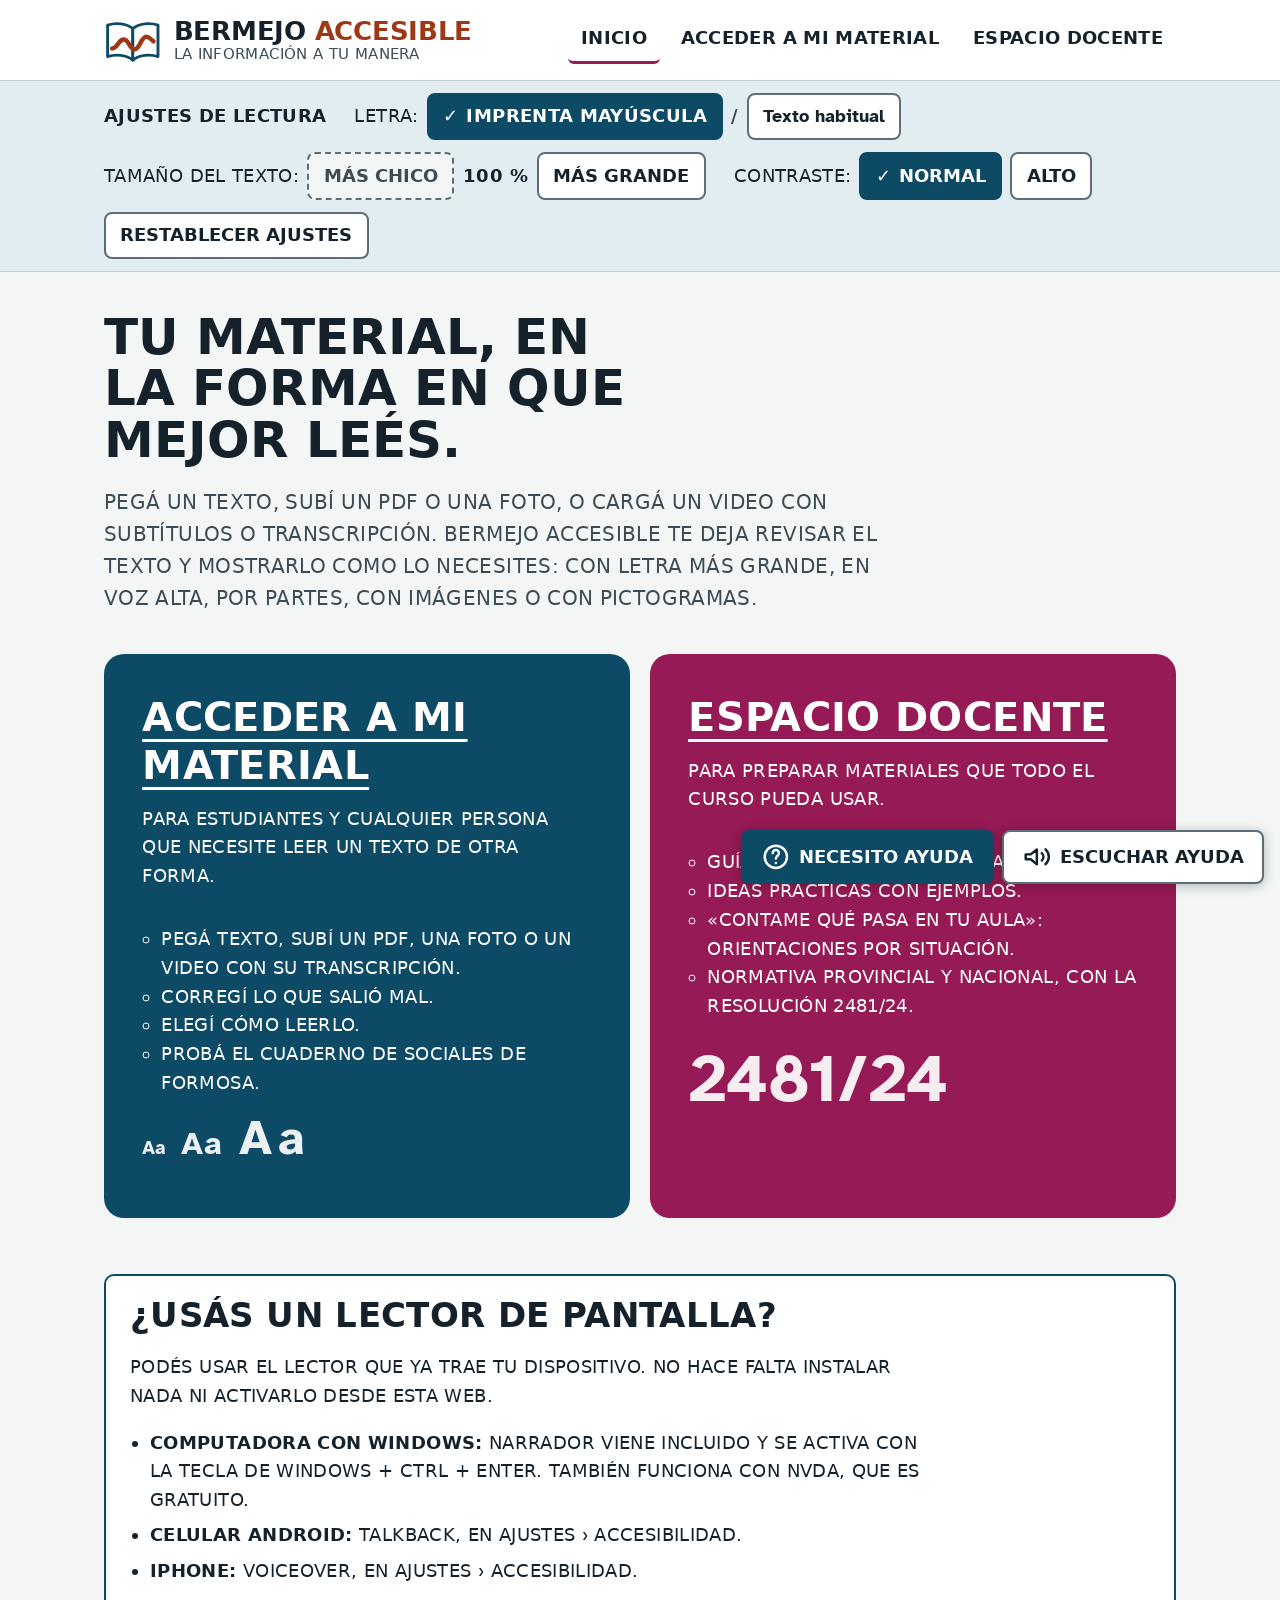
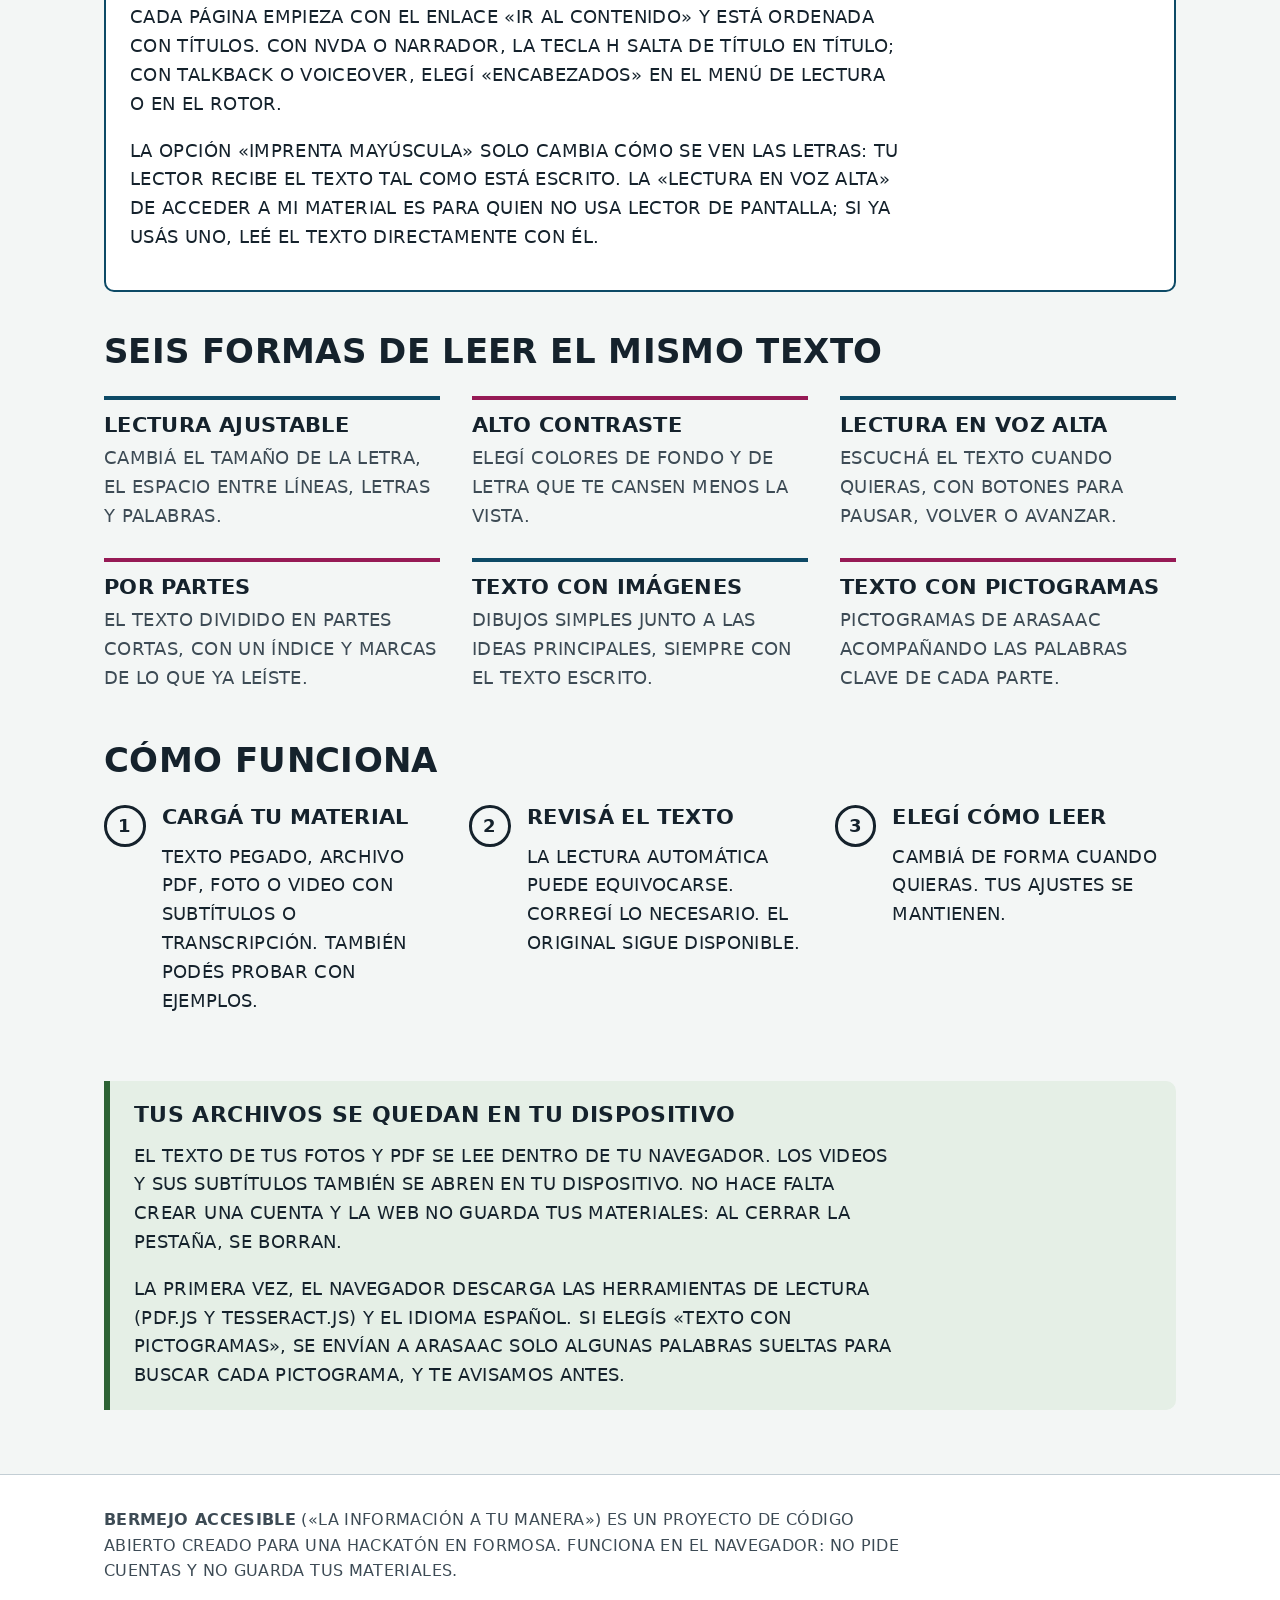
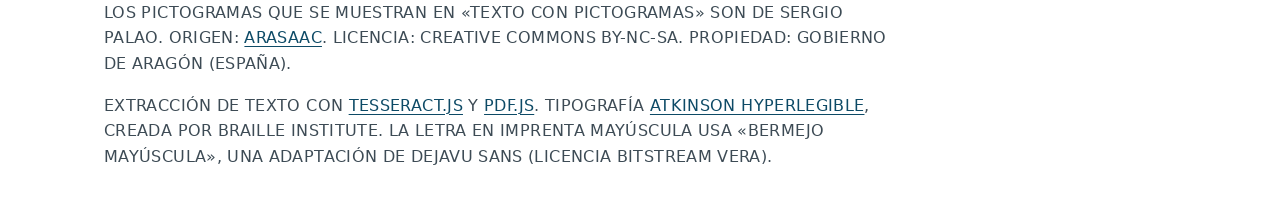
==== index.html @ bf89c054 "Add files via upload" ====
<!doctype html>
<html lang="es-AR">
<head>
  <meta charset="utf-8">
  <meta name="viewport" content="width=device-width, initial-scale=1">
  <title>Bermejo Accesible: la información a tu manera</title>
  <meta name="description" content="Convertí tu material en un texto accesible: letra ajustable, alto contraste, lectura en voz alta, partes, imágenes y pictogramas. Con un espacio para docentes.">
  <link rel="preconnect" href="https://fonts.googleapis.com">
  <link rel="preconnect" href="https://fonts.gstatic.com" crossorigin>
  <link rel="stylesheet" href="https://fonts.googleapis.com/css2?family=Atkinson+Hyperlegible:ital,wght@0,400;0,700;1,400&amp;display=swap">
  <link rel="icon" href="icono.svg" type="image/svg+xml">
  <link rel="stylesheet" href="css/estilos.css">
  <script src="js/preferencias.js"></script>
  <script src="js/asistente-global.js" defer></script>
</head>
<body>
  <a class="saltar" href="#contenido">Ir al contenido</a>
  <header class="cabecera">
    <div class="contenedor cabecera__fila">
      <a class="marca" href="index.html">
        <svg class="marca__logo" viewBox="0 0 64 52" width="64" height="52" aria-hidden="true" focusable="false">
          <path class="logo__pagina" d="M32 13 C25 7 13 6 4 9 V44 C13 41 25 42 32 48 Z"/>
          <path class="logo__pagina" d="M32 13 C39 7 51 6 60 9 V44 C51 41 39 42 32 48 Z"/>
          <path class="logo__rio" d="M9 35 C15 35 16 25 22 25 C28 25 28 36 34 36 C40 36 41 22 47 22 C51 22 53 26 55 27"/>
        </svg>
        <span class="marca__textos">
          <span class="marca__nombre">Bermejo <span class="marca__acento">Accesible</span></span>
          <span class="marca__lema">La información a tu manera</span>
        </span>
      </a>
      <nav class="nav-principal" aria-label="Principal">
        <ul>
          <li><a href="index.html" aria-current="page">Inicio</a></li>
          <li><a href="material.html">Acceder a mi material</a></li>
          <li><a href="docente.html">Espacio docente</a></li>
        </ul>
      </nav>
    </div>
    <div class="ajustes" role="region" aria-labelledby="ajustes-titulo">
      <div class="contenedor ajustes__fila">
        <p class="ajustes__titulo" id="ajustes-titulo">Ajustes de lectura</p>
        <div class="ajustes__grupo" role="group" aria-labelledby="letra-etiqueta">
          <span class="ajustes__etiqueta" id="letra-etiqueta">Letra:</span>
          <button type="button" class="boton boton--letra-mayuscula" data-letra-opcion="mayuscula" aria-pressed="true">Imprenta mayúscula</button>
          <span class="ajustes__barra" aria-hidden="true">/</span>
          <button type="button" class="boton boton--letra-habitual" data-letra-opcion="habitual" aria-pressed="false">Texto habitual</button>
        </div>
        <div class="ajustes__grupo" role="group" aria-labelledby="tam-etiqueta">
          <span class="ajustes__etiqueta" id="tam-etiqueta">Tamaño del texto:</span>
          <button type="button" class="boton" data-ajuste="achicar">Más chico</button>
          <span class="ajustes__valor" id="tam-valor">100 %</span>
          <button type="button" class="boton" data-ajuste="agrandar">Más grande</button>
        </div>
        <div class="ajustes__grupo" role="group" aria-labelledby="con-etiqueta">
          <span class="ajustes__etiqueta" id="con-etiqueta">Contraste:</span>
          <button type="button" class="boton" data-contraste-opcion="normal" aria-pressed="true">Normal</button>
          <button type="button" class="boton" data-contraste-opcion="alto" aria-pressed="false">Alto</button>
        </div>
        <button type="button" class="boton" data-ajuste="restablecer">Restablecer ajustes</button>
        <p class="visualmente-oculto" id="ajustes-anuncio" role="status" aria-live="polite"></p>
      </div>
    </div>
  </header>

  <main id="contenido" tabindex="-1" class="portada">
    <div class="contenedor">
      <h1>Tu material, en la forma en que mejor leés.</h1>
      <p class="intro">Pegá un texto, subí un PDF o una foto, o cargá un video con subtítulos o transcripción. Bermejo Accesible te deja revisar el texto y mostrarlo como lo necesites: con letra más grande, en voz alta, por partes, con imágenes o con pictogramas.</p>

      <ul class="caminos">
        <li>
          <section class="camino" aria-labelledby="camino-material">
            <h2 id="camino-material"><a href="material.html">Acceder a mi material</a></h2>
            <p>Para estudiantes y cualquier persona que necesite leer un texto de otra forma.</p>
            <ul>
              <li>Pegá texto, subí un PDF, una foto o un video con su transcripción.</li>
              <li>Corregí lo que salió mal.</li>
              <li>Elegí cómo leerlo.</li>
              <li>Probá el cuaderno de Sociales de Formosa.</li>
            </ul>
            <p class="camino__muestra" aria-hidden="true"><span>Aa</span><span>Aa</span><span>Aa</span></p>
          </section>
        </li>
        <li>
          <section class="camino camino--docente" aria-labelledby="camino-docente">
            <h2 id="camino-docente"><a href="docente.html">Espacio docente</a></h2>
            <p>Para preparar materiales que todo el curso pueda usar.</p>
            <ul>
              <li>Guía para detectar barreras.</li>
              <li>Ideas prácticas con ejemplos.</li>
              <li>«Contame qué pasa en tu aula»: orientaciones por situación.</li>
              <li>Normativa provincial y nacional, con la Resolución 2481/24.</li>
            </ul>
            <p class="camino__muestra camino__muestra--numero" aria-hidden="true">2481/24</p>
          </section>
        </li>
      </ul>


      <section class="lector-ayuda" aria-labelledby="lector-titulo">
        <h2 id="lector-titulo">¿Usás un lector de pantalla?</h2>
        <p>Podés usar el lector que ya trae tu dispositivo. No hace falta instalar nada ni activarlo desde esta web.</p>
        <ul>
          <li><strong>Computadora con Windows:</strong> Narrador viene incluido y se activa con la tecla de Windows + Ctrl + Enter. También funciona con NVDA, que es gratuito.</li>
          <li><strong>Celular Android:</strong> TalkBack, en Ajustes › Accesibilidad.</li>
          <li><strong>iPhone:</strong> VoiceOver, en Ajustes › Accesibilidad.</li>
        </ul>
        <p>Cada página empieza con el enlace «Ir al contenido» y está ordenada con títulos. Con NVDA o Narrador, la tecla H salta de título en título; con TalkBack o VoiceOver, elegí «Encabezados» en el menú de lectura o en el rotor.</p>
        <p>La opción «Imprenta mayúscula» solo cambia cómo se ven las letras: tu lector recibe el texto tal como está escrito. La «Lectura en voz alta» de Acceder a mi material es para quien no usa lector de pantalla; si ya usás uno, leé el texto directamente con él.</p>
      </section>

      <section aria-labelledby="formas-titulo">
        <h2 id="formas-titulo">Seis formas de leer el mismo texto</h2>
        <ul class="formas">
          <li><h3>Lectura ajustable</h3><p>Cambiá el tamaño de la letra, el espacio entre líneas, letras y palabras.</p></li>
          <li><h3>Alto contraste</h3><p>Elegí colores de fondo y de letra que te cansen menos la vista.</p></li>
          <li><h3>Lectura en voz alta</h3><p>Escuchá el texto cuando quieras, con botones para pausar, volver o avanzar.</p></li>
          <li><h3>Por partes</h3><p>El texto dividido en partes cortas, con un índice y marcas de lo que ya leíste.</p></li>
          <li><h3>Texto con imágenes</h3><p>Dibujos simples junto a las ideas principales, siempre con el texto escrito.</p></li>
          <li><h3>Texto con pictogramas</h3><p>Pictogramas de ARASAAC acompañando las palabras clave de cada parte.</p></li>
        </ul>
      </section>

      <section aria-labelledby="como-titulo">
        <h2 id="como-titulo">Cómo funciona</h2>
        <ol class="pasos-lista">
          <li><h3>Cargá tu material</h3><p>Texto pegado, archivo PDF, foto o video con subtítulos o transcripción. También podés probar con ejemplos.</p></li>
          <li><h3>Revisá el texto</h3><p>La lectura automática puede equivocarse. Corregí lo necesario. El original sigue disponible.</p></li>
          <li><h3>Elegí cómo leer</h3><p>Cambiá de forma cuando quieras. Tus ajustes se mantienen.</p></li>
        </ol>
      </section>

      <section class="nota-privacidad" aria-labelledby="privacidad-titulo">
        <h2 id="privacidad-titulo">Tus archivos se quedan en tu dispositivo</h2>
        <p>El texto de tus fotos y PDF se lee dentro de tu navegador. Los videos y sus subtítulos también se abren en tu dispositivo. No hace falta crear una cuenta y la web no guarda tus materiales: al cerrar la pestaña, se borran.</p>
        <p>La primera vez, el navegador descarga las herramientas de lectura (PDF.js y Tesseract.js) y el idioma español. Si elegís «Texto con pictogramas», se envían a ARASAAC solo algunas palabras sueltas para buscar cada pictograma, y te avisamos antes.</p>
      </section>
    </div>
  </main>
  <footer class="pie">
    <div class="contenedor">
      <p><strong>Bermejo Accesible</strong> («La información a tu manera») es un proyecto de código abierto creado para una hackatón en Formosa. Funciona en el navegador: no pide cuentas y no guarda tus materiales.</p>
      <p>Los pictogramas que se muestran en «Texto con pictogramas» son de Sergio Palao. Origen: <a href="https://arasaac.org">ARASAAC</a>. Licencia: Creative Commons BY-NC-SA. Propiedad: Gobierno de Aragón (España).</p>
      <p>Extracción de texto con <a href="https://tesseract.projectnaptha.com/">Tesseract.js</a> y <a href="https://mozilla.github.io/pdf.js/">PDF.js</a>. Tipografía <a href="https://www.brailleinstitute.org/freefont/">Atkinson Hyperlegible</a>, creada por Braille Institute. La letra en imprenta mayúscula usa «Bermejo Mayúscula», una adaptación de DejaVu Sans (licencia Bitstream Vera).</p>
    </div>
  </footer>

</body>
</html>
---- css/estilos.css ----
/* =========================================================
   Bermejo Accesible · Hoja de estilos
   Todo en rem para que el texto se pueda ampliar hasta 200 %
   sin perder contenido. Colores con contraste AA o superior.
   ========================================================= */

:root {
  --tinta: #15222c;
  --tinta-suave: #3d4b55;
  --papel: #f3f6f5;
  --superficie: #ffffff;
  --linea: #c3ced4;
  --borde: #5e6e78;          /* 5,2:1 sobre blanco: sirve para bordes de controles */

  --rio: #0d4a66;            /* azul del río Paraguay */
  --rio-claro: #e2edf2;
  --lapacho: #961a55;        /* rosa lapacho */
  --lapacho-claro: #f6e5ed;
  --banado: #2c6234;         /* verde del bañado */
  --banado-claro: #e5efe6;
  --sol: #ffd23f;

  --enlace: #0d4a66;
  --accion-fondo: #0d4a66;
  --accion-texto: #ffffff;
  --accion-hover: #093549;

  --error: #a4161a;
  --error-fondo: #fdecec;
  --aviso-fondo: #fff6d6;
  --aviso-borde: #8a6100;

  --foco: #15222c;
  --halo: #ffd23f;

  --puerta-1: #0d4a66;
  --puerta-2: #961a55;
  --puerta-texto: #ffffff;

  --fuente: "Atkinson Hyperlegible", system-ui, -apple-system, "Segoe UI", Roboto, Arial, sans-serif;
  --radio: 10px;
  --medida: 70ch;
}

html[data-contraste="alto"] {
  --tinta: #ffffff;
  --tinta-suave: #ffffff;
  --papel: #000000;
  --superficie: #000000;
  --linea: #ffffff;
  --borde: #ffffff;
  --rio: #ffe14d;
  --rio-claro: #000000;
  --lapacho: #ffe14d;
  --lapacho-claro: #000000;
  --banado: #ffe14d;
  --banado-claro: #000000;
  --enlace: #ffe14d;
  --accion-fondo: #ffe14d;
  --accion-texto: #000000;
  --accion-hover: #ffffff;
  --error: #ff9c9c;
  --error-fondo: #000000;
  --aviso-fondo: #000000;
  --aviso-borde: #ffe14d;
  --foco: #ffe14d;
  --halo: #000000;
  --puerta-1: #000000;
  --puerta-2: #000000;
  --puerta-texto: #ffffff;
}

/* ---------- Base ---------- */
*,
*::before,
*::after { box-sizing: border-box; }

html {
  -webkit-text-size-adjust: 100%;
  text-size-adjust: 100%;
}

@media (prefers-reduced-motion: no-preference) {
  html { scroll-behavior: smooth; }
}

body {
  margin: 0;
  font-family: var(--fuente);
  font-size: 1.125rem;
  line-height: 1.6;
  color: var(--tinta);
  background: var(--papel);
  overflow-wrap: break-word;
}

img, svg { max-width: 100%; height: auto; }

h1, h2, h3, h4 {
  line-height: 1.2;
  margin: 0 0 0.6em;
  font-weight: 700;
}
h1 { font-size: clamp(2.1rem, 5.5vw, 3.4rem); letter-spacing: -0.015em; }
h2 { font-size: clamp(1.55rem, 3.2vw, 2.1rem); }
h3 { font-size: 1.3rem; }
h4 { font-size: 1.15rem; }

p, li { max-width: var(--medida); }
p { margin: 0 0 1em; }

a { color: var(--enlace); text-decoration-thickness: 0.08em; text-underline-offset: 0.18em; }
a:hover { text-decoration-thickness: 0.16em; }

/* Foco visible y consistente en toda la web */
:focus-visible {
  outline: 3px solid var(--foco);
  outline-offset: 3px;
  box-shadow: 0 0 0 7px var(--halo);
  border-radius: 4px;
}
[tabindex="-1"]:focus { outline: none; box-shadow: none; }
[tabindex="-1"]:focus-visible { outline: 3px dashed var(--foco); outline-offset: 6px; box-shadow: none; }

.visualmente-oculto {
  position: absolute !important;
  width: 1px; height: 1px;
  padding: 0; margin: -1px;
  overflow: hidden;
  clip: rect(0 0 0 0);
  white-space: nowrap;
  border: 0;
}

.contenedor {
  width: 100%;
  max-width: 72rem;
  margin-inline: auto;
  padding-inline: clamp(1rem, 4vw, 2.5rem);
}

/* ---------- Enlace para saltar ---------- */
.saltar {
  position: absolute;
  left: 1rem;
  top: 0.5rem;
  z-index: 100;
  padding: 0.8rem 1.2rem;
  background: #ffd23f;
  color: #000000;
  font-weight: 700;
  border: 3px solid #000000;
  border-radius: 8px;
  transform: translateY(-200%);
}
.saltar:focus { transform: none; }

/* ---------- Botones ---------- */
.boton,
button {
  font: inherit;
}
.boton {
  display: inline-flex;
  align-items: center;
  justify-content: center;
  gap: 0.5rem;
  min-height: 3rem;
  min-width: 3rem;
  padding: 0.65rem 1.15rem;
  border: 2px solid var(--borde);
  border-radius: 8px;
  background: var(--superficie);
  color: var(--tinta);
  font-weight: 700;
  line-height: 1.25;
  text-decoration: none;
  cursor: pointer;
  text-align: center;
}
.boton:hover { border-color: var(--tinta); background: var(--rio-claro); }
.boton--principal {
  background: var(--accion-fondo);
  border-color: var(--accion-fondo);
  color: var(--accion-texto);
}
.boton--principal:hover { background: var(--accion-hover); border-color: var(--accion-hover); color: var(--accion-texto); }
.boton[disabled],
.boton[aria-disabled="true"] {
  opacity: 1;
  cursor: not-allowed;
  border-style: dashed;
  background: var(--papel);
  color: var(--tinta-suave);
}
.boton[aria-pressed="true"] {
  background: var(--accion-fondo);
  border-color: var(--accion-fondo);
  color: var(--accion-texto);
}
.boton[aria-pressed="true"]::before {
  content: "✓";
  content: "✓" / "";   /* decorativo: el estado lo anuncia aria-pressed */
  font-weight: 700;
}
.fila-botones {
  display: flex;
  flex-wrap: wrap;
  gap: 0.75rem;
  align-items: center;
  margin: 1rem 0;
}

/* ---------- Cabecera ---------- */
.cabecera {
  background: var(--superficie);
  border-bottom: 1px solid var(--linea);
}
.cabecera__fila {
  display: flex;
  flex-wrap: wrap;
  align-items: center;
  justify-content: space-between;
  gap: 0.75rem 2rem;
  padding-block: 1rem;
}
.marca {
  display: inline-flex;
  flex-direction: column;
  color: var(--tinta);
  text-decoration: none;
  line-height: 1.15;
}
.marca__nombre {
  font-size: 1.6rem;
  font-weight: 700;
  letter-spacing: -0.01em;
}
.marca__nombre .marca__acento { color: var(--bermejo); }
.marca__lema { font-size: 0.95rem; color: var(--tinta-suave); }

.nav-principal ul {
  display: flex;
  flex-wrap: wrap;
  gap: 0.25rem 0.5rem;
  margin: 0;
  padding: 0;
  list-style: none;
}
.nav-principal a {
  display: inline-flex;
  align-items: center;
  min-height: 3rem;
  padding: 0.4rem 0.8rem;
  color: var(--tinta);
  font-weight: 700;
  text-decoration: none;
  border-radius: 6px;
  border-bottom: 3px solid transparent;
}
.nav-principal a:hover { text-decoration: underline; }
.nav-principal a[aria-current="page"] {
  border-bottom-color: var(--lapacho);
  text-decoration: none;
}

/* Barra de ajustes: siempre visible, arriba de todo */
.ajustes {
  background: var(--rio-claro);
  border-top: 1px solid var(--linea);
}
html[data-contraste="alto"] .ajustes { border-top-color: #ffffff; border-bottom: 1px solid #ffffff; }
.ajustes__fila {
  display: flex;
  flex-wrap: wrap;
  align-items: center;
  gap: 0.75rem 1.75rem;
  padding-block: 0.75rem;
}
.ajustes__titulo {
  font-weight: 700;
  margin: 0;
}
.ajustes__grupo {
  display: flex;
  flex-wrap: wrap;
  align-items: center;
  gap: 0.5rem;
}
.ajustes__etiqueta { font-weight: 400; }
.ajustes__valor {
  min-width: 4.2rem;
  text-align: center;
  font-weight: 700;
}
.ajustes .boton { min-height: 2.9rem; padding-inline: 0.9rem; }

/* ---------- Contenido principal ---------- */
main { display: block; padding-block: 2.5rem 4rem; }
main:focus { outline: none; }

.intro {
  font-size: 1.25rem;
  color: var(--tinta-suave);
  max-width: 60ch;
}

/* Portada */
.portada h1 {
  font-size: clamp(2.4rem, 6.4vw, 4.4rem);
  line-height: 1.04;
  max-width: 16ch;
  margin-bottom: 0.4em;
}
.caminos {
  display: grid;
  grid-template-columns: repeat(auto-fit, minmax(min(100%, 21rem), 1fr));
  gap: 1.25rem;
  margin: 2.5rem 0 3.5rem;
  padding: 0;
  list-style: none;
}
.caminos > li { max-width: none; }
.camino {
  position: relative;
  display: flex;
  flex-direction: column;
  gap: 1rem;
  height: 100%;
  min-height: 17rem;
  padding: clamp(1.4rem, 3vw, 2.2rem);
  border-radius: 20px;
  color: var(--puerta-texto);
  background: var(--puerta-1);
  border: 3px solid transparent;
}
.camino--docente { background: var(--puerta-2); }
html[data-contraste="alto"] .camino { border-color: #ffe14d; }
.camino h2 { margin: 0; font-size: clamp(1.8rem, 3.6vw, 2.5rem); }
.camino h2 a {
  color: inherit;
  text-decoration: underline;
  text-decoration-thickness: 0.07em;
  text-underline-offset: 0.2em;
}
html[data-contraste="alto"] .camino h2 a { color: #ffe14d; }
.camino h2 a::after {
  content: "";
  position: absolute;
  inset: 0;
  border-radius: 20px;
}
.camino h2 a:focus-visible { box-shadow: none; outline: none; }
.camino:focus-within {
  outline: 4px solid var(--foco);
  outline-offset: 4px;
  box-shadow: 0 0 0 10px var(--halo);
}
.camino:hover h2 a { text-decoration-thickness: 0.14em; }
.camino p, .camino li { color: inherit; max-width: 46ch; }
.camino ul { margin: 0; padding-left: 1.2rem; }
.camino__muestra {
  margin-top: auto;
  display: flex;
  align-items: baseline;
  gap: 0.9rem;
  font-weight: 700;
  line-height: 1;
  opacity: 0.92;
}
.camino__muestra span:nth-child(1) { font-size: 1.2rem; }
.camino__muestra span:nth-child(2) { font-size: 2rem; letter-spacing: 0.06em; }
.camino__muestra span:nth-child(3) { font-size: 3rem; letter-spacing: 0.12em; }
.camino__muestra--numero { font-size: clamp(2.8rem, 7vw, 4.2rem); letter-spacing: -0.02em; }

.formas {
  display: grid;
  grid-template-columns: repeat(auto-fit, minmax(min(100%, 17rem), 1fr));
  gap: 1.75rem 2rem;
  margin: 1.5rem 0 3rem;
  padding: 0;
  list-style: none;
}
.formas li {
  border-top: 4px solid var(--rio);
  padding-top: 0.8rem;
}
.formas li:nth-child(even) { border-top-color: var(--lapacho); }
.formas h3 { margin-bottom: 0.3em; }
.formas p { margin: 0; color: var(--tinta-suave); }

.pasos-lista {
  counter-reset: paso;
  display: grid;
  grid-template-columns: repeat(auto-fit, minmax(min(100%, 17rem), 1fr));
  gap: 1.5rem;
  margin: 1.5rem 0 3rem;
  padding: 0;
  list-style: none;
}
.pasos-lista li {
  counter-increment: paso;
  position: relative;
  padding-left: 3.6rem;
}
.pasos-lista li::before {
  content: counter(paso);
  position: absolute;
  left: 0;
  top: 0;
  width: 2.6rem;
  height: 2.6rem;
  display: grid;
  place-items: center;
  border: 3px solid var(--tinta);
  border-radius: 50%;
  font-weight: 700;
}

.nota-privacidad {
  border-left: 6px solid var(--banado);
  background: var(--banado-claro);
  padding: 1.25rem 1.5rem;
  border-radius: 0 var(--radio) var(--radio) 0;
}
html[data-contraste="alto"] .nota-privacidad { border: 2px solid #ffffff; border-left-width: 6px; }
.nota-privacidad h2 { font-size: 1.4rem; }
.nota-privacidad p:last-child, .nota-privacidad ul:last-child { margin-bottom: 0; }

/* ---------- Pie ---------- */
.pie {
  border-top: 1px solid var(--linea);
  background: var(--superficie);
  padding-block: 2rem;
  font-size: 1rem;
  color: var(--tinta-suave);
}
.pie p { max-width: 80ch; }

/* ---------- Paneles y formularios ---------- */
.panel {
  background: var(--superficie);
  border: 1px solid var(--linea);
  border-radius: 14px;
  padding: clamp(1rem, 3vw, 1.75rem);
}
html[data-contraste="alto"] .panel { border: 2px solid #ffffff; }

.etiqueta {
  display: block;
  font-weight: 700;
  margin-bottom: 0.3rem;
}
.ayuda {
  color: var(--tinta-suave);
  font-size: 1rem;
  margin: 0 0 0.5rem;
}
textarea,
input[type="text"],
input[type="search"],
select {
  width: 100%;
  font: inherit;
  color: var(--tinta);
  background: var(--superficie);
  border: 2px solid var(--borde);
  border-radius: 8px;
  padding: 0.7rem 0.8rem;
  min-height: 3rem;
}
textarea { line-height: 1.55; resize: vertical; }
select { width: auto; max-width: 100%; }
input[type="file"] {
  display: block;
  width: 100%;
  font: inherit;
  padding: 0.6rem;
  border: 2px dashed var(--borde);
  border-radius: 8px;
  background: var(--papel);
  color: var(--tinta);
}
input[type="file"]::file-selector-button {
  font: inherit;
  font-weight: 700;
  min-height: 2.8rem;
  margin-right: 0.8rem;
  padding: 0.4rem 1rem;
  border: 2px solid var(--borde);
  border-radius: 6px;
  background: var(--superficie);
  color: var(--tinta);
  cursor: pointer;
}
input[type="file"] { display: block; width: 100%; max-width: 100%; white-space: normal; overflow-wrap: anywhere; }
input[type="file"]::file-selector-button {
  display: block;
  width: 100%;
  max-width: 100%;
  white-space: normal;
  margin: 0 0 0.4rem;
  min-height: 3rem;
  padding: 0.5rem 0.9rem;
  font: inherit;
  font-weight: 700;
  color: var(--tinta);
  background: var(--superficie);
  border: 2px solid var(--borde);
  border-radius: 8px;
  cursor: pointer;
}
html[data-letra="mayuscula"] input[type="file"]::file-selector-button { font-family: "Bermejo Mayuscula", var(--fuente); }
input[type="range"] { width: 100%; min-height: 2.75rem; accent-color: var(--rio); }
input[type="checkbox"],
input[type="radio"] {
  width: 1.4rem;
  height: 1.4rem;
  accent-color: var(--rio);
  flex: none;
  margin: 0.15rem 0 0;
}
[aria-invalid="true"] { border-color: var(--error) !important; border-width: 3px !important; }

.error-campo {
  color: var(--error);
  font-weight: 700;
  margin: 0.4rem 0;
}
.errores {
  border: 3px solid var(--error);
  border-left-width: 10px;
  background: var(--error-fondo);
  padding: 1rem 1.25rem;
  border-radius: var(--radio);
  margin: 0 0 2rem;
}
.errores h2 { font-size: 1.3rem; color: var(--error); }
.errores h2::before { content: "⚠ "; }
.errores a { font-weight: 700; color: var(--tinta); }

.aviso {
  border: 2px solid var(--aviso-borde);
  border-left-width: 8px;
  background: var(--aviso-fondo);
  padding: 0.9rem 1.1rem;
  border-radius: var(--radio);
  margin: 0 0 1.25rem;
}
.aviso p:last-child { margin-bottom: 0; }
.aviso strong { display: inline; }

fieldset {
  border: 0;
  padding: 0;
  margin: 0 0 1.25rem;
  min-width: 0;
}
legend {
  font-weight: 700;
  font-size: 1.15rem;
  padding: 0;
  margin-bottom: 0.6rem;
}

/* Indicador de pasos */
.indicador {
  display: flex;
  flex-wrap: wrap;
  gap: 0.5rem 1.5rem;
  margin: 1.5rem 0 2rem;
  padding: 0;
  list-style: none;
  counter-reset: ind;
}
.indicador li {
  counter-increment: ind;
  display: flex;
  align-items: center;
  gap: 0.5rem;
  color: var(--tinta-suave);
}
.indicador li::before {
  content: counter(ind);
  display: grid;
  place-items: center;
  width: 2rem;
  height: 2rem;
  border: 2px solid var(--borde);
  border-radius: 50%;
  font-weight: 700;
}
.indicador li[aria-current="step"] {
  color: var(--tinta);
  font-weight: 700;
  text-decoration: underline;
  text-decoration-thickness: 3px;
  text-underline-offset: 0.3em;
}
.indicador li[aria-current="step"]::before {
  background: var(--accion-fondo);
  border-color: var(--accion-fondo);
  color: var(--accion-texto);
}
.indicador li.hecho::before { content: "✓"; }

.paso { margin-bottom: 2.5rem; }
.paso > h2 { margin-bottom: 0.4em; }

.opciones-carga {
  display: grid;
  grid-template-columns: repeat(auto-fit, minmax(min(100%, 19rem), 1fr));
  gap: 1.25rem;
  margin: 1.25rem 0;
}
.opciones-carga .panel { display: flex; flex-direction: column; gap: 0.6rem; }
.opciones-carga .panel .boton { margin-top: auto; align-self: flex-start; }
.opciones-carga h3 { margin-bottom: 0.2em; }
.separador-o {
  font-weight: 700;
  margin: 0.2rem 0;
}

.progreso {
  margin: 1.25rem 0;
}
.progreso progress {
  width: 100%;
  height: 1.4rem;
  accent-color: var(--rio);
}
.progreso__texto { font-weight: 700; margin-bottom: 0.4rem; }

/* Revisión */
.revisar {
  display: grid;
  grid-template-columns: minmax(0, 3fr) minmax(0, 2fr);
  gap: 1.5rem;
  align-items: start;
}
@media (max-width: 52rem) {
  .revisar { grid-template-columns: 1fr; }
}
.original img {
  display: block;
  border: 1px solid var(--linea);
  border-radius: 8px;
  max-height: 28rem;
  width: auto;
  margin-bottom: 0.75rem;
}
.original__texto {
  white-space: pre-wrap;
  max-height: 22rem;
  overflow: auto;
  padding: 0.75rem;
  border: 1px solid var(--linea);
  border-radius: 8px;
  background: var(--papel);
  font-size: 1rem;
}
details { margin: 0.5rem 0 1rem; }
summary {
  cursor: pointer;
  font-weight: 700;
  min-height: 2.75rem;
  display: flex;
  align-items: center;
  gap: 0.4rem;
}

/* Selector de modos */
.modos__opciones {
  display: grid;
  grid-template-columns: repeat(auto-fit, minmax(min(100%, 16rem), 1fr));
  gap: 0.75rem;
}
.modo {
  display: flex;
  gap: 0.75rem;
  align-items: flex-start;
  padding: 0.9rem 1rem;
  border: 2px solid var(--linea);
  border-radius: 12px;
  background: var(--superficie);
  cursor: pointer;
}
html[data-contraste="alto"] .modo { border-color: #ffffff; }
.modo:hover { border-color: var(--borde); }
.modo:has(input:checked) {
  border: 3px solid var(--rio);
  background: var(--rio-claro);
}
.modo__nombre { display: block; font-weight: 700; }
.modo__desc { display: block; font-size: 1rem; color: var(--tinta-suave); }
.modo input:checked ~ span .modo__nombre::after { content: " (elegido)"; font-weight: 400; }

.controles { margin: 1.25rem 0; }
.controles h3 { font-size: 1.2rem; }
.controles__grilla {
  display: grid;
  grid-template-columns: repeat(auto-fit, minmax(min(100%, 15rem), 1fr));
  gap: 1rem 1.5rem;
}
.control output { font-weight: 700; }
.opciones-radio {
  display: grid;
  grid-template-columns: repeat(auto-fit, minmax(min(100%, 14rem), 1fr));
  gap: 0.6rem;
}
.opcion {
  display: flex;
  gap: 0.6rem;
  align-items: flex-start;
  padding: 0.6rem 0.8rem;
  border: 2px solid var(--linea);
  border-radius: 10px;
  cursor: pointer;
}
.opcion:has(input:checked) { border-color: var(--rio); border-width: 3px; }
.muestra-color {
  display: inline-block;
  padding: 0 0.4rem;
  border-radius: 4px;
  border: 1px solid #5e6e78;
  font-weight: 700;
}

/* ---------- Área de lectura ---------- */
.resultado { margin-top: 1.5rem; }
.lectura {
  --l-tam: 1.25rem;
  --l-inter: 1.8;
  --l-letras: 0em;
  --l-palabras: 0em;
  --l-ancho: 62ch;
  --l-fondo: #ffffff;
  --l-texto: #15222c;
  --l-enlace: #0d4a66;
  font-size: var(--l-tam);
  line-height: var(--l-inter);
  letter-spacing: var(--l-letras);
  word-spacing: var(--l-palabras);
  background: var(--l-fondo);
  color: var(--l-texto);
  border: 2px solid var(--linea);
  border-radius: 14px;
  padding: clamp(1rem, 4vw, 2.5rem);
}
html[data-contraste="alto"] .lectura[data-colores="normal"] {
  --l-fondo: #000000;
  --l-texto: #ffffff;
  --l-enlace: #ffe14d;
  border-color: #ffffff;
}
.lectura[data-colores="blanco-negro"] { --l-fondo: #000000; --l-texto: #ffffff; --l-enlace: #ffe14d; }
.lectura[data-colores="negro-blanco"] { --l-fondo: #ffffff; --l-texto: #000000; --l-enlace: #00007a; }
.lectura[data-colores="negro-amarillo"] { --l-fondo: #ffe94d; --l-texto: #000000; --l-enlace: #00007a; }
.lectura[data-colores="amarillo-negro"] { --l-fondo: #000000; --l-texto: #ffe94d; --l-enlace: #ffffff; }
.lectura[data-colores="azul-crema"] { --l-fondo: #fdf6e3; --l-texto: #0b2545; --l-enlace: #7a1040; }
.lectura[data-colores]:not([data-colores="normal"]) { border-color: var(--l-texto); }
.lectura[data-fuente="sistema"] { font-family: system-ui, -apple-system, "Segoe UI", Roboto, Arial, sans-serif; }
.lectura[data-fuente="serif"] { font-family: Georgia, "Times New Roman", serif; }
.lectura[data-fuente="mono"] { font-family: "Courier New", Courier, monospace; }
.lectura p, .lectura li { max-width: var(--l-ancho); }
.lectura h4 { font-size: 1.25em; margin: 1.4em 0 0.5em; }
.lectura h4:first-child { margin-top: 0; }
.lectura p { margin: 0 0 1.1em; }
.lectura a { color: var(--l-enlace); }
.lectura :focus-visible { outline-color: var(--l-texto); }
.lectura .vacio { font-style: italic; }

.bloque.leyendo {
  outline: 3px dashed currentColor;
  outline-offset: 8px;
  border-radius: 4px;
}
.marca-lectura {
  display: inline-block;
  margin-right: 0.5em;
  padding: 0 0.45em;
  border: 2px solid currentColor;
  border-radius: 4px;
  font-size: 0.75em;
  font-weight: 700;
  vertical-align: 0.15em;
  letter-spacing: 0;
}

/* Partes */
.indice-partes {
  border: 2px solid currentColor;
  border-radius: 12px;
  padding: 1rem 1.25rem;
  margin-bottom: 2rem;
}
.indice-partes ol { margin: 0; padding-left: 1.4rem; }
.indice-partes li { margin: 0.35rem 0; }
.parte {
  border-top: 3px solid currentColor;
  padding-top: 1rem;
  margin-top: 2rem;
}
.parte__num {
  display: block;
  font-size: 0.8em;
  font-weight: 400;
}
.parte__acciones {
  display: flex;
  flex-wrap: wrap;
  gap: 0.75rem 1.5rem;
  align-items: center;
  font-size: 0.85em;
  margin-top: 0.5rem;
}
.parte__acciones label { display: flex; gap: 0.5rem; align-items: center; min-height: 2.75rem; cursor: pointer; }
.titulo-documento { font-size: 1.35em; font-weight: 700; }

/* Texto con imágenes */
.con-apoyo {
  display: grid;
  grid-template-columns: minmax(0, 1fr) auto;
  gap: 1rem 1.5rem;
  align-items: start;
  margin-bottom: 1.4em;
}
.con-apoyo > p, .con-apoyo > ul, .con-apoyo > ol { margin: 0; }
@media (max-width: 40rem) {
  .con-apoyo { grid-template-columns: minmax(0, 1fr); }
}
.apoyos {
  display: flex;
  flex-wrap: wrap;
  gap: 0.75rem;
  margin: 0;
  padding: 0;
  list-style: none;
}
.apoyo {
  margin: 0;
  width: min(8.5rem, 100%);
  text-align: center;
  font-size: max(0.75em, 0.95rem);
  line-height: 1.3;
}
.apoyo svg,
.apoyo img {
  display: block;
  width: 100%;
  height: auto;
  background: #ffffff;
  border: 2px solid #5e6e78;
  border-radius: 10px;
  padding: 0.35rem;
}
.apoyo figcaption { margin-top: 0.35rem; }

/* Pictogramas */
.pictos {
  display: flex;
  flex-wrap: wrap;
  gap: 0.75rem;
  margin: 0.25rem 0 1.6em;
  padding: 0;
  list-style: none;
}
.picto { margin: 0; width: 7.5rem; text-align: center; }
.picto img {
  display: block;
  width: 100%;
  aspect-ratio: 1;
  background: #ffffff;
  border: 2px solid #5e6e78;
  border-radius: 10px;
  padding: 0.3rem;
}
.picto figcaption { font-size: max(0.8em, 1rem); font-weight: 700; margin-top: 0.3rem; }

.estado-modo {
  margin: 0.75rem 0;
  font-weight: 700;
}
.credito {
  font-size: 1rem;
  color: var(--tinta-suave);
}

/* ---------- Espacio docente ---------- */
.indice-pagina {
  margin: 1.5rem 0 2.5rem;
}
.indice-pagina ul {
  display: flex;
  flex-wrap: wrap;
  gap: 0.6rem;
  margin: 0.5rem 0 0;
  padding: 0;
  list-style: none;
}
.indice-pagina a {
  display: inline-flex;
  align-items: center;
  min-height: 3rem;
  padding: 0.4rem 1rem;
  border: 2px solid var(--borde);
  border-radius: 999px;
  font-weight: 700;
  text-decoration: none;
  color: var(--tinta);
}
.indice-pagina a:hover { background: var(--rio-claro); text-decoration: underline; }

.seccion-docente { margin-bottom: 4rem; scroll-margin-top: 1rem; }
.chequeo fieldset {
  border: 2px solid var(--linea);
  border-radius: 12px;
  padding: 1rem 1.25rem 0.5rem;
  margin-bottom: 1.25rem;
}
html[data-contraste="alto"] .chequeo fieldset { border-color: #ffffff; }
.chequeo legend { padding: 0 0.4rem; margin-left: -0.4rem; }
.item-chequeo {
  display: flex;
  gap: 0.75rem;
  align-items: flex-start;
  padding: 0.5rem 0;
  border-bottom: 1px solid var(--linea);
}
.item-chequeo:last-of-type { border-bottom: 0; }
.item-chequeo label { cursor: pointer; font-weight: 700; }
.item-chequeo .fuente { display: block; font-weight: 400; font-size: 1rem; color: var(--tinta-suave); margin: 0.2rem 0 0; }

.ideas {
  display: grid;
  grid-template-columns: repeat(auto-fit, minmax(min(100%, 22rem), 1fr));
  gap: 1.25rem;
}
.idea { scroll-margin-top: 1rem; }
.idea h3 { color: var(--rio); }
.antes-despues {
  display: grid;
  gap: 0.5rem;
  margin: 0.75rem 0;
}
.antes-despues p {
  margin: 0;
  padding: 0.6rem 0.8rem;
  border-radius: 8px;
  border: 2px solid var(--linea);
  font-size: 1rem;
}
.antes-despues strong { display: block; }
.fuente-linea {
  font-size: 1rem;
  color: var(--tinta-suave);
  border-top: 1px solid var(--linea);
  padding-top: 0.6rem;
  margin: 0.75rem 0 0;
}

.destacada {
  border: 3px solid var(--lapacho);
  border-left-width: 12px;
  border-radius: 14px;
  background: var(--superficie);
  padding: clamp(1.1rem, 3vw, 2rem);
  margin: 1.5rem 0 2.5rem;
}
.destacada h3 { font-size: clamp(1.35rem, 2.6vw, 1.75rem); }
.ficha {
  display: grid;
  grid-template-columns: minmax(9rem, max-content) minmax(0, 1fr);
  gap: 0.4rem 1.25rem;
  margin: 1rem 0 1.25rem;
}
.ficha dt { font-weight: 700; }
.ficha dd { margin: 0; max-width: 60ch; }
@media (max-width: 36rem) {
  .ficha { grid-template-columns: 1fr; }
  .ficha dd { margin-bottom: 0.5rem; }
}

.filtros {
  display: flex;
  flex-wrap: wrap;
  gap: 1rem 1.5rem;
  align-items: flex-end;
  margin: 1rem 0;
}
.filtros > div { flex: 1 1 16rem; }
.filtros > div:last-child { flex: 0 1 auto; }
.lista-normas {
  display: grid;
  gap: 1rem;
  margin: 1rem 0;
  padding: 0;
  list-style: none;
}
.lista-normas > li { max-width: none; }
.norma h3 { font-size: 1.2rem; margin-bottom: 0.3em; }
.etiqueta-ambito {
  display: inline-block;
  font-size: 0.95rem;
  font-weight: 700;
  padding: 0.1rem 0.6rem;
  border: 2px solid currentColor;
  border-radius: 999px;
  margin-bottom: 0.5rem;
}

.resultado-revisor ul { padding-left: 1.3rem; }
.resultado-revisor li { margin-bottom: 0.5rem; }
.cita-oracion {
  display: block;
  font-style: italic;
  color: var(--tinta-suave);
}

/* ---------- Alto contraste del sistema (Windows) ---------- */
@media (forced-colors: active) {
  .boton, .modo, .opcion, .panel, .camino { border: 2px solid ButtonText; }
  .boton[aria-pressed="true"] { border-width: 4px; }
  :focus-visible { outline: 3px solid Highlight; }
}

@media (prefers-reduced-motion: reduce) {
  *, *::before, *::after { transition: none !important; animation: none !important; }
}

@media print {
  .ajustes, .nav-principal, .saltar, .controles, .modos, .fila-botones { display: none !important; }
  body { background: #fff; color: #000; }
}

/* Reflujo con texto muy ampliado en pantallas angostas (320 px al 200 %) */
body { overflow-wrap: break-word; }
h1, h2, h3, .marca__nombre { hyphens: auto; }
.marca { max-width: 100%; min-width: 0; }
.marca__nombre, .marca__lema { overflow-wrap: anywhere; }
fieldset { min-width: 0; }
.item-chequeo > * { min-width: 0; }
.camino__muestra { flex-wrap: wrap; }
.modo, .modo > span { min-width: 0; }
.modo__nombre, .modo__desc { overflow-wrap: anywhere; }
.camino__muestra span:nth-child(3) { font-size: min(3rem, 16vw); }
.camino__muestra span:nth-child(2) { font-size: min(2rem, 11vw); }
.camino__muestra--numero { overflow-wrap: anywhere; }
.indice-pagina li { max-width: 100%; }
.indice-pagina a { max-width: 100%; overflow-wrap: anywhere; }
legend { max-width: 100%; overflow-wrap: anywhere; white-space: normal; }
.antes-despues > *, .ficha > *, .ideas > *, .lista-normas > * { min-width: 0; }
.antes-despues p, .ficha dt, .ficha dd { overflow-wrap: anywhere; }
.filtros > div { min-width: 0; max-width: 100%; }
select, input, textarea { max-width: 100%; }
.etiqueta-ambito { max-width: 100%; overflow-wrap: anywhere; }
.etiqueta-ambito, .panel, .norma { min-width: 0; }


/* =========================================================
   Bermejo Accesible · Identidad, imprenta mayúscula,
   ayuda para lectores de pantalla y consulta docente
   ========================================================= */
:root { --bermejo: #9e3714; }            /* rojizo como el agua del Bermejo: 6,8:1 sobre blanco */
html[data-contraste="alto"] { --bermejo: #ffffff; }

.marca {
  flex-direction: row;
  align-items: center;
  gap: 0.75rem;
}
.marca__logo { width: 3.6rem; height: auto; flex: none; }
.marca__textos { display: flex; flex-direction: column; min-width: 0; }
.logo__pagina { fill: var(--superficie); stroke: var(--rio); stroke-width: 3.2; stroke-linejoin: round; }
.logo__rio { fill: none; stroke: var(--bermejo); stroke-width: 5; stroke-linecap: round; stroke-linejoin: round; }
@media (forced-colors: active) {
  .logo__pagina { fill: Canvas; stroke: CanvasText; }
  .logo__rio { stroke: LinkText; }
}

/* ---------- Imprenta mayúscula ----------
   La fuente «Bermejo Mayúscula» dibuja cada minúscula con la forma de su
   mayúscula. El texto de la página no cambia: lectores de pantalla, voz,
   búsqueda y copiado reciben el texto original. No se usa text-transform
   porque algunos navegadores pasan el texto transformado a los lectores. */
@font-face {
  font-family: "Bermejo Mayuscula";
  src: url("../fuentes/bermejo-mayuscula-regular.woff") format("woff");
  font-weight: 400;
  font-style: normal;
  font-display: swap;
}
@font-face {
  font-family: "Bermejo Mayuscula";
  src: url("../fuentes/bermejo-mayuscula-negrita.woff") format("woff");
  font-weight: 700;
  font-style: normal;
  font-display: swap;
}
html[data-letra="mayuscula"] body,
html[data-letra="mayuscula"] .lectura,
.boton--letra-mayuscula {
  font-family: "Bermejo Mayuscula", var(--fuente);
  letter-spacing: 0.02em;
}
/* Se muestran tal cual están escritos: lo que la persona escribe o corrige,
   nombres de archivo, direcciones web y la opción «Texto habitual». */
html[data-letra="mayuscula"] :is(textarea, input, .literal, code, kbd, .camino__muestra, .muestra-color),
.boton--letra-habitual {
  font-family: var(--fuente);
  letter-spacing: normal;
}
.solo-mayuscula { display: none; }
html[data-letra="mayuscula"] .solo-mayuscula { display: block; }
.ajustes__barra { font-weight: 700; color: var(--tinta-suave); }

/* Nada se corta al ampliar: las palabras largas pasan de renglón. */
html[data-letra="mayuscula"] :is(h1, h2, h3, h4, h5, p, li, dt, dd, legend, label, summary, .boton, a) {
  overflow-wrap: anywhere;
}
html[data-letra="mayuscula"] h1 { font-size: clamp(1.9rem, 5vw, 3.1rem); letter-spacing: 0; }

/* ---------- Ayuda para lectores de pantalla (portada) ---------- */
.lector-ayuda {
  margin-block: 2.5rem;
  padding: 1.25rem 1.5rem;
  background: var(--superficie);
  border: 2px solid var(--rio);
  border-radius: var(--radio);
}
.lector-ayuda h2 { margin-bottom: 0.5em; }
.lector-ayuda ul { padding-left: 1.25rem; }
.lector-ayuda li { margin-bottom: 0.4rem; }

/* ---------- Consulta docente por situación ---------- */
.consulta__form { display: grid; gap: 0.5rem; max-width: var(--medida); }
.consulta__temas { display: flex; flex-wrap: wrap; gap: 0.5rem; margin: 0.5rem 0 1rem; padding: 0; list-style: none; }
.consulta__temas li { max-width: 100%; }
.consulta__temas .boton { min-height: 2.9rem; font-weight: 400; }
.consulta__resultado { margin-top: 1.5rem; }
.consulta__resultado:focus { outline: none; }
.caso {
  margin: 1.25rem 0;
  padding: 1.25rem 1.5rem;
  background: var(--superficie);
  border: 1px solid var(--linea);
  border-left: 6px solid var(--rio);
  border-radius: var(--radio);
}
.caso h4 { font-size: 1.3rem; }
.caso h5 { font-size: 1.1rem; margin: 1.1rem 0 0.4rem; }
.caso ul { padding-left: 1.25rem; }
.caso li { margin-bottom: 0.4rem; }
.fundamento { list-style: none; padding-left: 0 !important; }
.fundamento li { padding: 0.6rem 0.8rem; border: 1px solid var(--linea); border-radius: 8px; margin-bottom: 0.6rem; }
.fundamento .fundamento--destacado {
  border: 3px solid var(--lapacho);
  background: var(--lapacho-claro);
}
.fundamento__etiqueta {
  display: inline-block;
  margin-bottom: 0.25rem;
  padding: 0.1rem 0.5rem;
  border-radius: 4px;
  background: var(--lapacho);
  color: #ffffff;
  font-size: 0.9rem;
  font-weight: 700;
}
html[data-contraste="alto"] .fundamento__etiqueta { color: #000000; }
.caso__revision { font-size: 0.95rem; color: var(--tinta-suave); margin-top: 1rem; }
.consulta__fuera {
  padding: 1.25rem 1.5rem;
  border: 2px dashed var(--borde);
  border-radius: var(--radio);
  background: var(--superficie);
}
.consulta__aviso-datos {
  padding: 1rem 1.25rem;
  border-left: 6px solid var(--aviso-borde);
  background: var(--aviso-fondo);
  border-radius: 8px;
  margin-bottom: 1rem;
}

/* En pantallas muy angostas (o con mucho zoom) se achican los rellenos
   para dejar más ancho al texto. */
@media (max-width: 30rem) {
  .panel, .caso, .lector-ayuda, .consulta__fuera, .destacada { padding: 0.9rem; }
  .contenedor { padding-inline: 0.75rem; }
}

/* Ayuda contextual, disponible en todas las páginas sin abrirse sola. */
.ayuda-abrir {
  position: fixed; inset: auto 1rem 1rem auto; z-index: 101;
  max-width: calc(100vw - 2rem); box-shadow: 0 2px 12px #0004;
}
.ayuda-panel {
  position: fixed; inset: auto 1rem 5.2rem auto; z-index: 100;
  width: min(27rem, calc(100vw - 2rem)); max-height: min(70vh, 35rem);
  overflow: auto; padding: 1rem; background: var(--superficie);
  color: var(--tinta); border: 2px solid var(--borde);
  border-radius: var(--radio); box-shadow: 0 4px 20px #0005;
}
.ayuda-panel[hidden] { display: none; }
.ayuda-panel__cabecera { display: flex; align-items: flex-start; justify-content: space-between; flex-wrap: wrap; gap: .5rem; }
.ayuda-panel h2 { margin: 0; font-size: 1.3rem; }
.ayuda-panel__opciones, .ayuda-panel__controles { display: flex; flex-wrap: wrap; gap: .5rem; margin-top: .8rem; }
.ayuda-panel__estado { font-size: .9rem; margin-bottom: 0; }
@media (max-width: 30rem) {
  .ayuda-panel__opciones .boton, .ayuda-panel__controles .boton { width: 100%; }
}

/* Ayuda por símbolos y voz, conservando etiquetas escritas y nombres accesibles. */
.ayuda-lanzadores {
  position: fixed; inset: auto 1rem 1rem 1rem; z-index: 101;
  display: flex; flex-wrap: wrap; justify-content: flex-end; gap: .5rem;
  pointer-events: none;
}
.ayuda-lanzadores .boton { pointer-events: auto; }
.ayuda-abrir { position: static; max-width: 100%; }
.ayuda-escuchar { box-shadow: 0 2px 12px #0004; }
.ayuda-icono {
  display: inline-block; width: 1.65em; height: 1.65em; flex: none;
  fill: none; stroke: currentColor; stroke-width: 2;
  stroke-linecap: round; stroke-linejoin: round;
}
.ayuda-panel__opciones .boton {
  flex: 1 1 10rem; justify-content: flex-start;
  min-height: 3.8rem; border-radius: .85rem;
}
.ayuda-panel__controles .boton:first-child { min-height: 3.3rem; }
@media (max-width: 30rem) {
  .ayuda-panel { bottom: 9.5rem; max-height: min(56vh, 30rem); }
  .ayuda-lanzadores { inset-inline: .5rem; }
  .ayuda-lanzadores .boton { flex: 1 1 9rem; }
}
@media (forced-colors: active) {
  .ayuda-icono { stroke: currentColor; }
}

/* Video con subtítulos y transcripción: controles nativos y campos amplios. */
.video-carga { margin-block: 1.5rem; }
.video-carga .etiqueta { display: block; margin-top: 1rem; }
.video-carga input[type="file"], .video-carga textarea { display: block; width: 100%; max-width: 100%; }
.video-carga .boton { margin-block: 1rem; }
.video-vista { margin-block: 1.5rem; }
.video-vista video { display: block; width: min(100%, 48rem); height: auto; max-height: 65vh; background: #000; }
@media print { .video-vista { display: none !important; } }

.youtube-marco { width: min(100%, 48rem); aspect-ratio: 16 / 9; background: #142f3d; }
.youtube-marco iframe { width: 100%; height: 100%; border: 0; }
.video-carga input[type="url"] { width: 100%; max-width: 100%; }
.laminas-formosa { display: grid; grid-template-columns: repeat(3, minmax(0, 1fr)); gap: 1rem; margin-block: 1.2rem; }
.lamina { min-width: 0; margin: 0; border: 2px solid #718d8b; border-radius: .6rem; overflow: hidden; background: #f2f7f5; }
.lamina__foto { display: block; width: 100%; max-width: 100%; aspect-ratio: 1 / 1; object-fit: cover; }
.lamina__foto--1 { object-position: left center; }
.lamina__foto--2 { object-position: center center; }
.lamina__foto--3 { object-position: right center; }
.lamina figcaption { padding: .6rem; font-weight: bold; }
@media (max-width: 45rem) { .laminas-formosa { grid-template-columns: minmax(0, 1fr); } .lamina { max-width: 26rem; } }
@media (forced-colors: active) { .lamina { border-color: CanvasText; } }
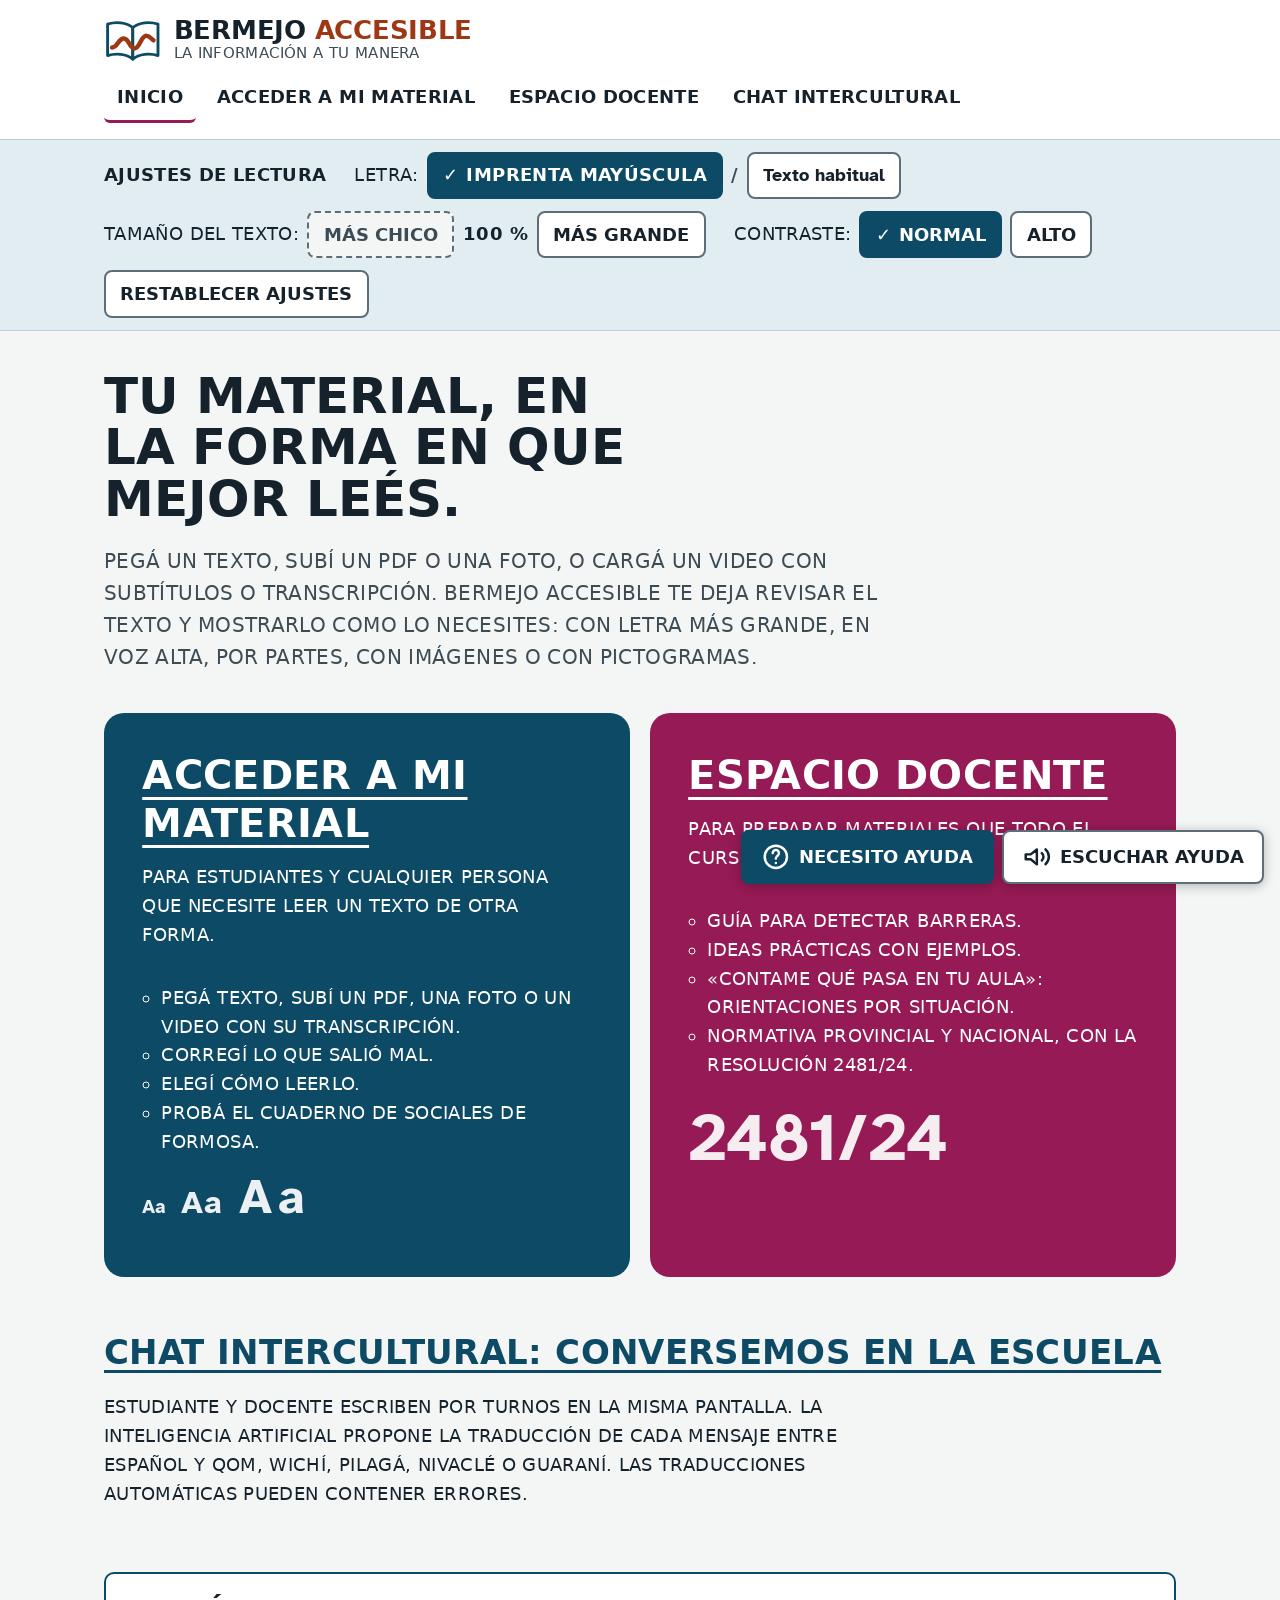
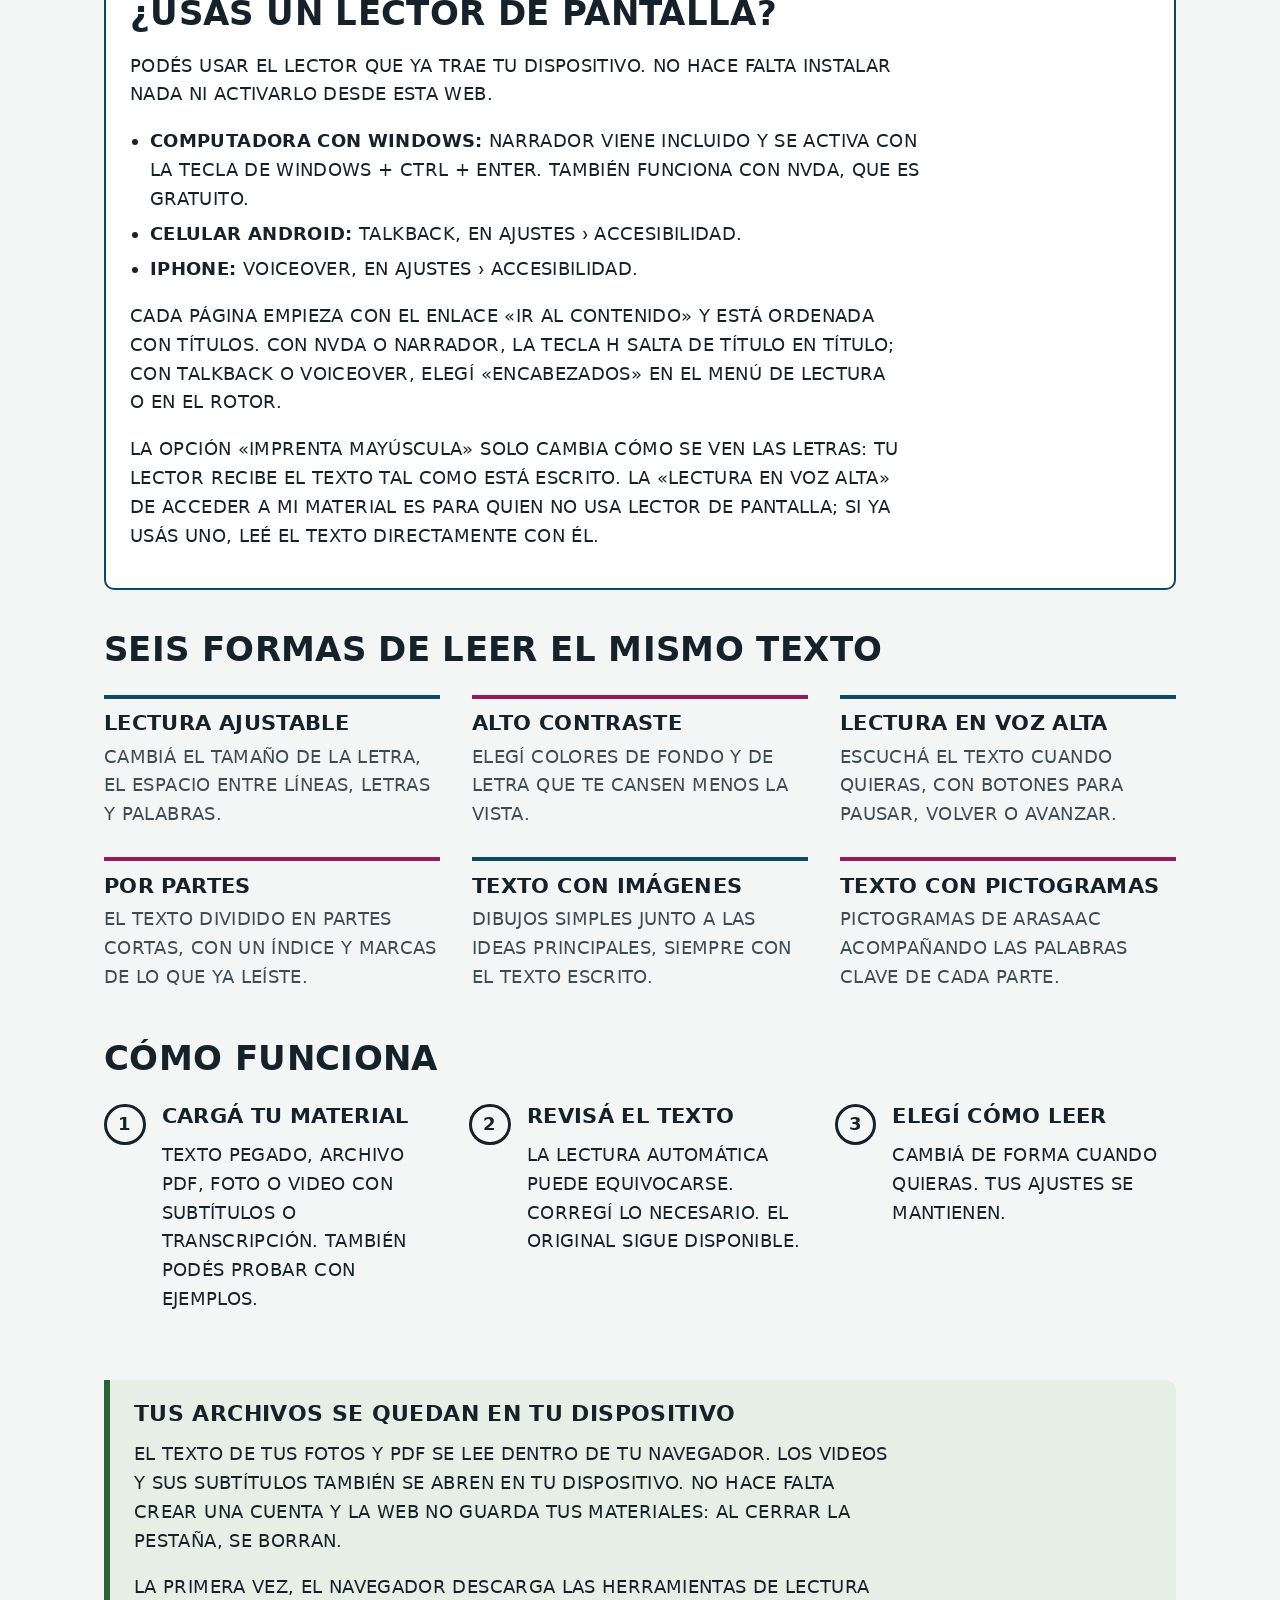
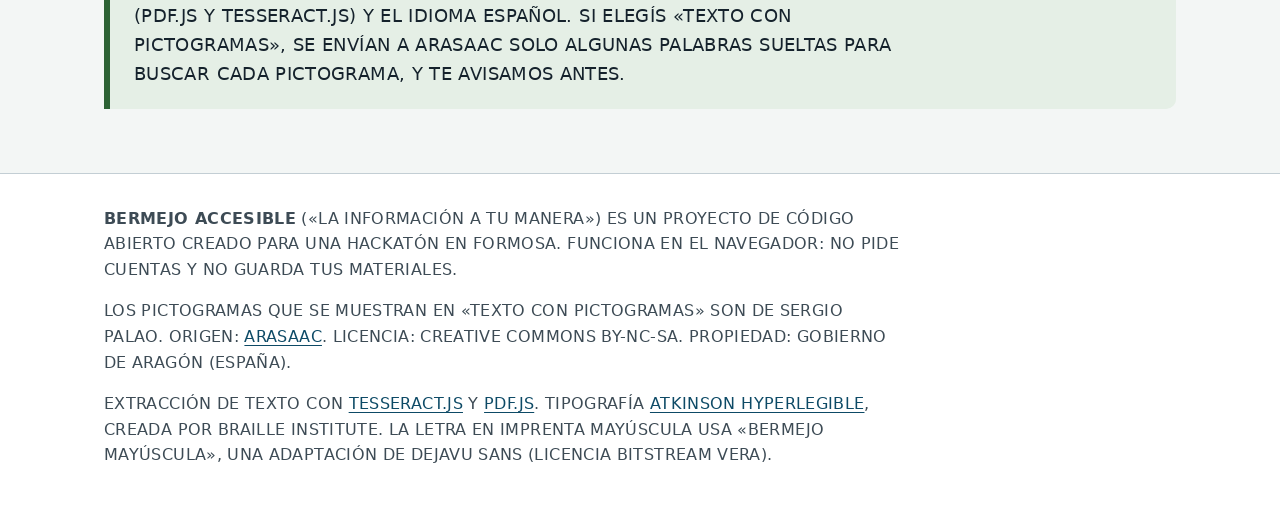
==== commit 86fdcda6: "Add files via upload Agregar chat intercultural con IA" ====
--- a/index.html
+++ b/index.html
@@ -33,6 +33,7 @@
           <li><a href="index.html" aria-current="page">Inicio</a></li>
           <li><a href="material.html">Acceder a mi material</a></li>
           <li><a href="docente.html">Espacio docente</a></li>
+          <li><a href="qom.html">Chat intercultural</a></li>
         </ul>
       </nav>
     </div>
@@ -96,6 +97,11 @@
         </li>
       </ul>
 
+      <section class="seccion-docente" aria-labelledby="qom-portada-titulo">
+        <h2 id="qom-portada-titulo"><a href="qom.html">Chat intercultural: conversemos en la escuela</a></h2>
+        <p>Estudiante y docente escriben por turnos en la misma pantalla. La inteligencia artificial propone la traducción de cada mensaje entre español y qom, wichí, pilagá, nivaclé o guaraní. Las traducciones automáticas pueden contener errores.</p>
+      </section>
+
 
       <section class="lector-ayuda" aria-labelledby="lector-titulo">
         <h2 id="lector-titulo">¿Usás un lector de pantalla?</h2>
--- a/css/estilos.css
+++ b/css/estilos.css
@@ -1260,3 +1260,15 @@
 .lamina figcaption { padding: .6rem; font-weight: bold; }
 @media (max-width: 45rem) { .laminas-formosa { grid-template-columns: minmax(0, 1fr); } .lamina { max-width: 26rem; } }
 @media (forced-colors: active) { .lamina { border-color: CanvasText; } }
+
+/* Conversación intercultural, legible a 320 px y con zoom. */
+.qom label { display: block; font-weight: 700; margin-block: 1rem .35rem; }
+.qom textarea, .qom select, .qom input[type="text"], .qom input[type="file"] { display: block; width: 100%; max-width: 100%; font: inherit; padding: .8rem; border: 2px solid currentColor; border-radius: .45rem; background: var(--superficie); color: var(--tinta); }
+.qom select { max-width: 24rem; }
+.qom__conversacion { list-style: none; padding: 0; display: grid; gap: 1rem; }
+.qom__conversacion li { padding: 1rem; border: 2px solid currentColor; border-radius: .6rem; overflow-wrap: anywhere; }
+.qom__conversacion h3 { margin-top: 0; }
+.chat-intercultural__rol label { display: block; font-weight: normal; }
+.chat-intercultural__rol input[type="radio"] { width: auto; display: inline; accent-color: var(--accion-fondo); }
+.chat-intercultural fieldset { min-width: 0; margin-block: 1.5rem; border: 2px solid var(--borde); padding: 1rem; }
+@media print { .chat-intercultural form, .chat-intercultural__idioma, .ayuda-lanzadores { display: none !important; } }
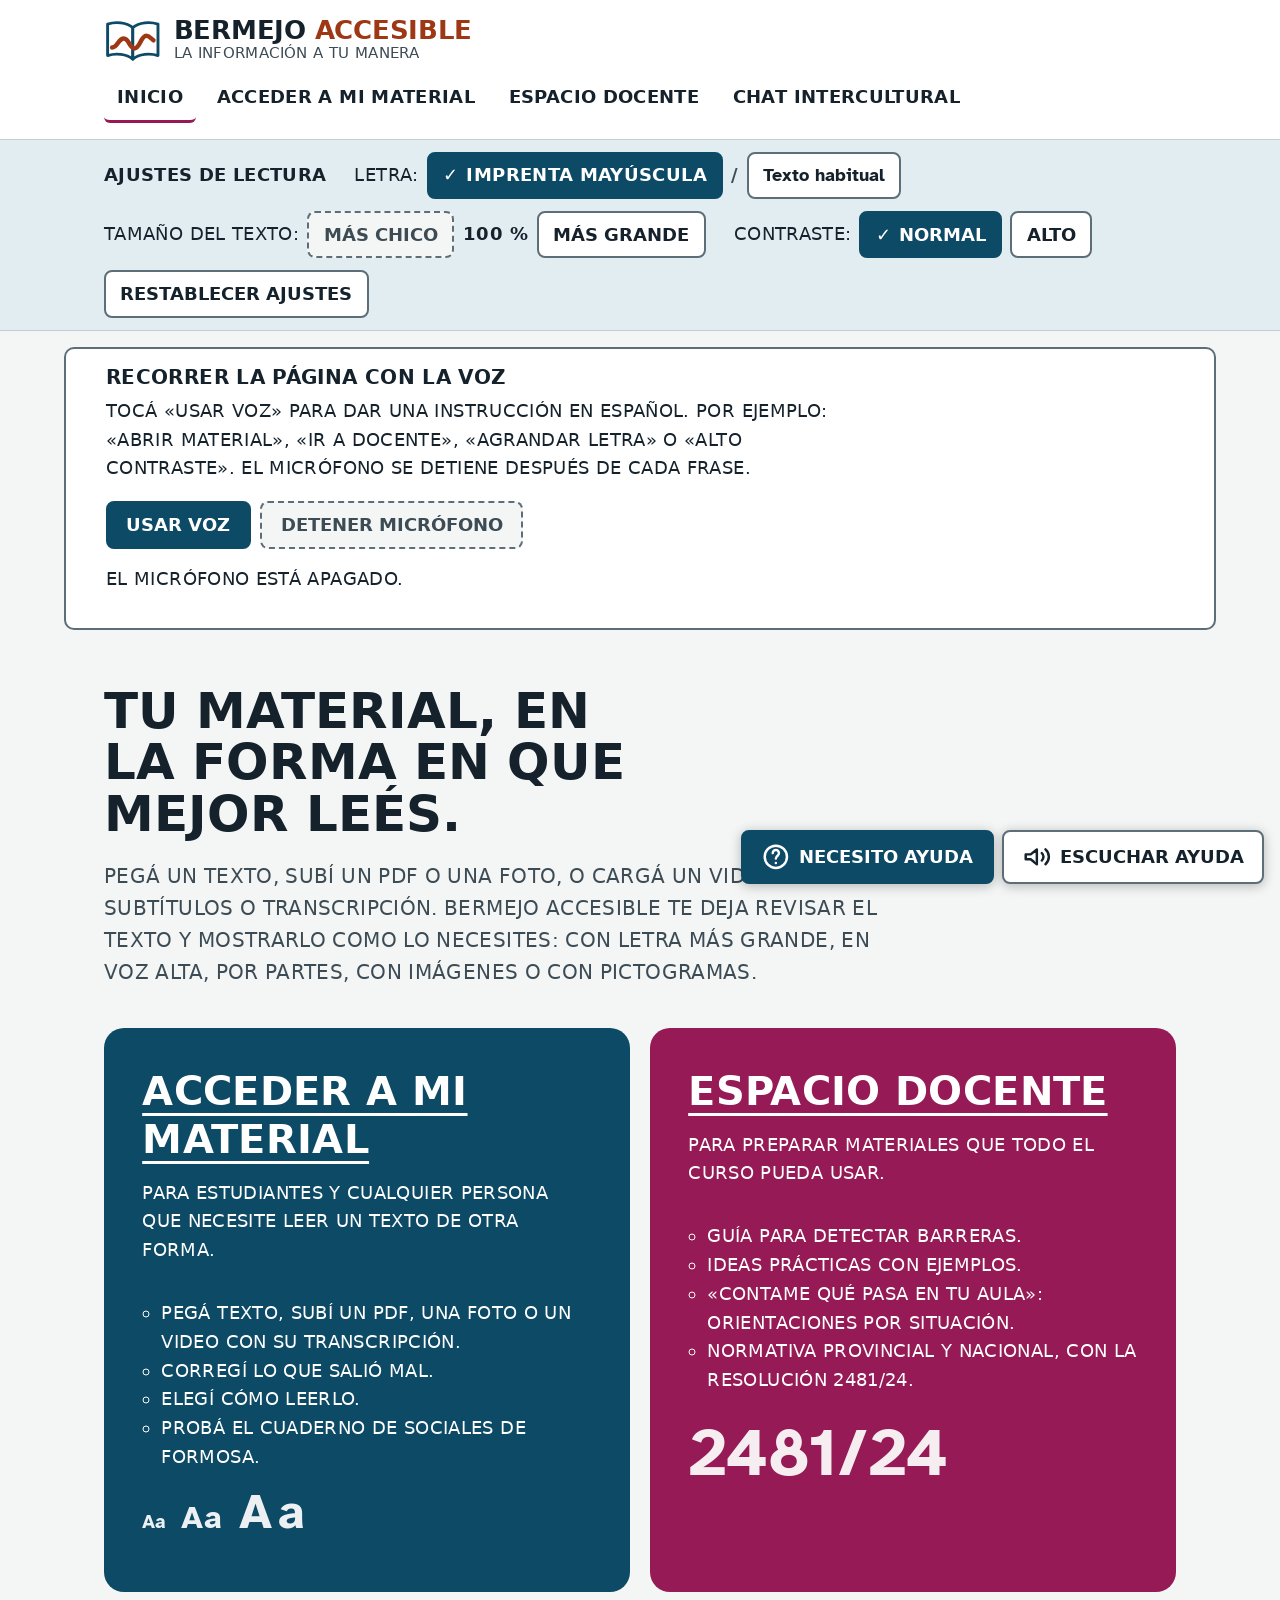
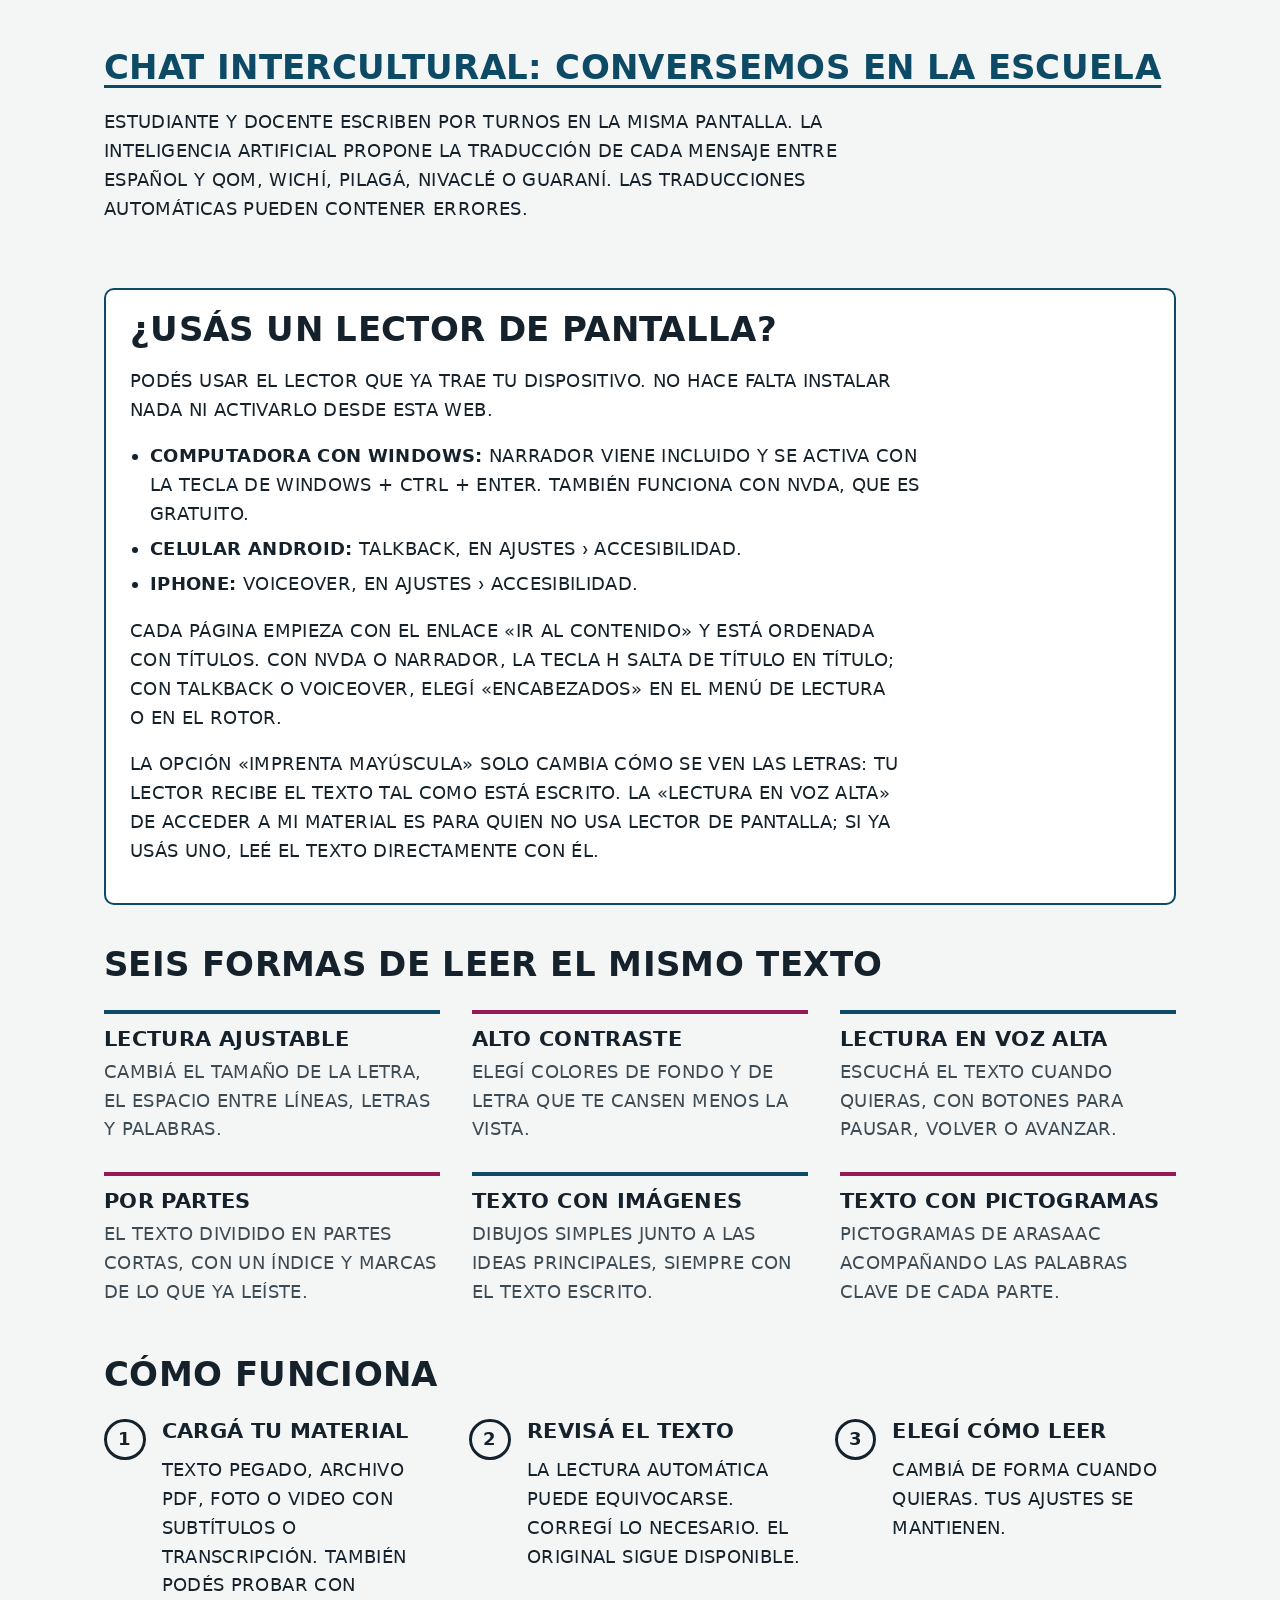
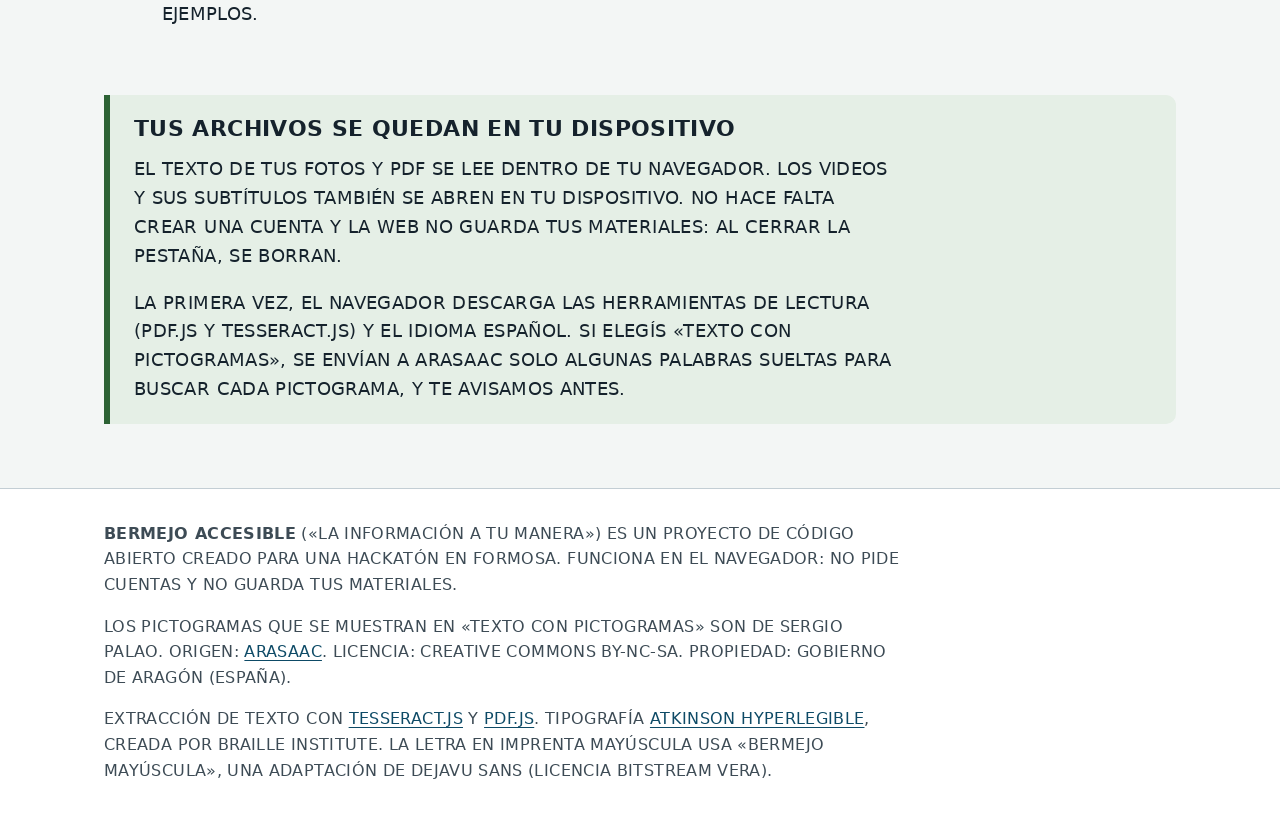
==== commit ec3bcad1: "Add files via upload" ====
--- a/index.html
+++ b/index.html
@@ -12,6 +12,7 @@
   <link rel="stylesheet" href="css/estilos.css">
   <script src="js/preferencias.js"></script>
   <script src="js/asistente-global.js" defer></script>
+  <script src="js/voz-navegacion.js" defer></script>
 </head>
 <body>
   <a class="saltar" href="#contenido">Ir al contenido</a>
--- a/css/estilos.css
+++ b/css/estilos.css
@@ -1262,6 +1262,12 @@
 @media (forced-colors: active) { .lamina { border-color: CanvasText; } }
 
 /* Conversación intercultural, legible a 320 px y con zoom. */
+.voz-navegacion { margin-block: 1rem; padding-block: 1rem; border: 2px solid var(--borde); border-radius: var(--radio); background: var(--superficie); }
+.voz-navegacion h2 { font-size: 1.25rem; margin-block: 0 .5rem; }
+.voz-navegacion p { max-width: 70ch; }
+.voz-navegacion .fila-botones { display: flex; flex-wrap: wrap; gap: .6rem; }
+#voz-navegacion-estado { min-height: 1.5em; overflow-wrap: anywhere; }
+@media (max-width: 30rem) { .voz-navegacion .boton { flex: 1 1 100%; } }
 .qom label { display: block; font-weight: 700; margin-block: 1rem .35rem; }
 .qom textarea, .qom select, .qom input[type="text"], .qom input[type="file"] { display: block; width: 100%; max-width: 100%; font: inherit; padding: .8rem; border: 2px solid currentColor; border-radius: .45rem; background: var(--superficie); color: var(--tinta); }
 .qom select { max-width: 24rem; }
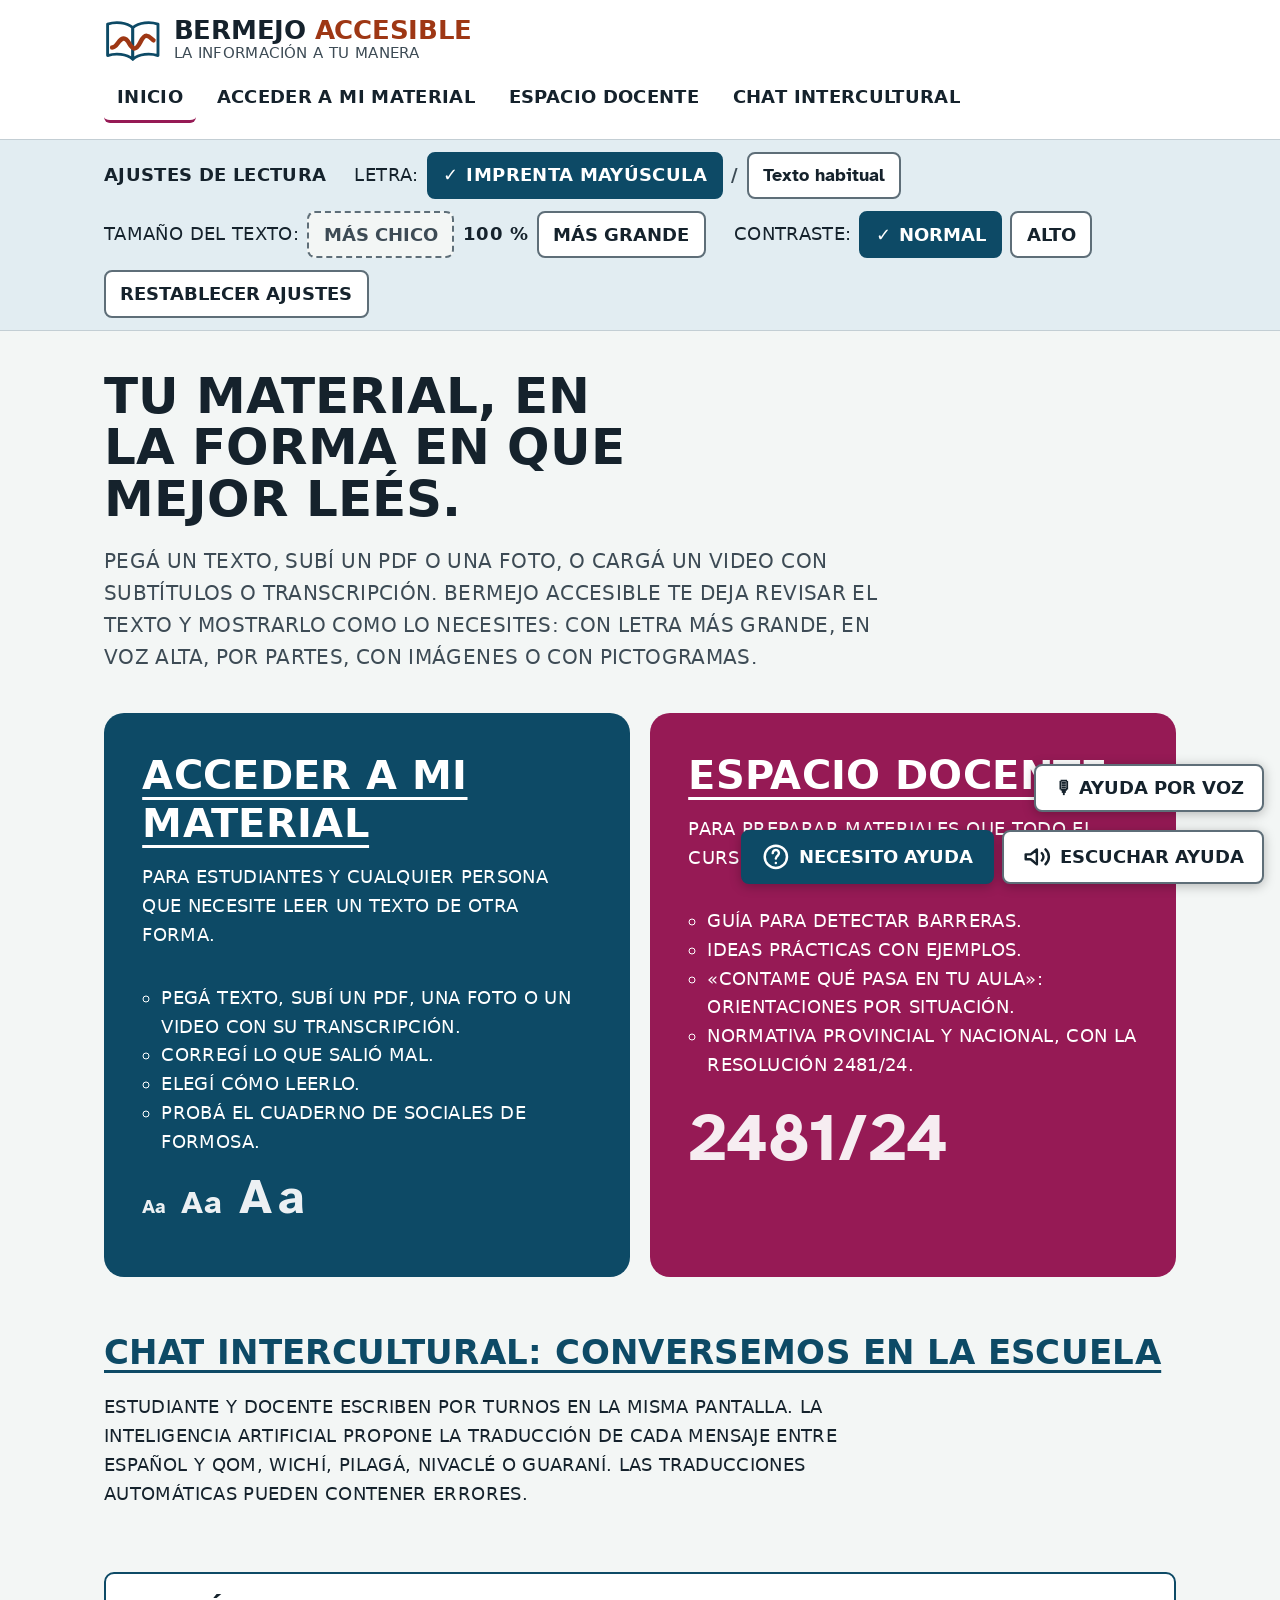
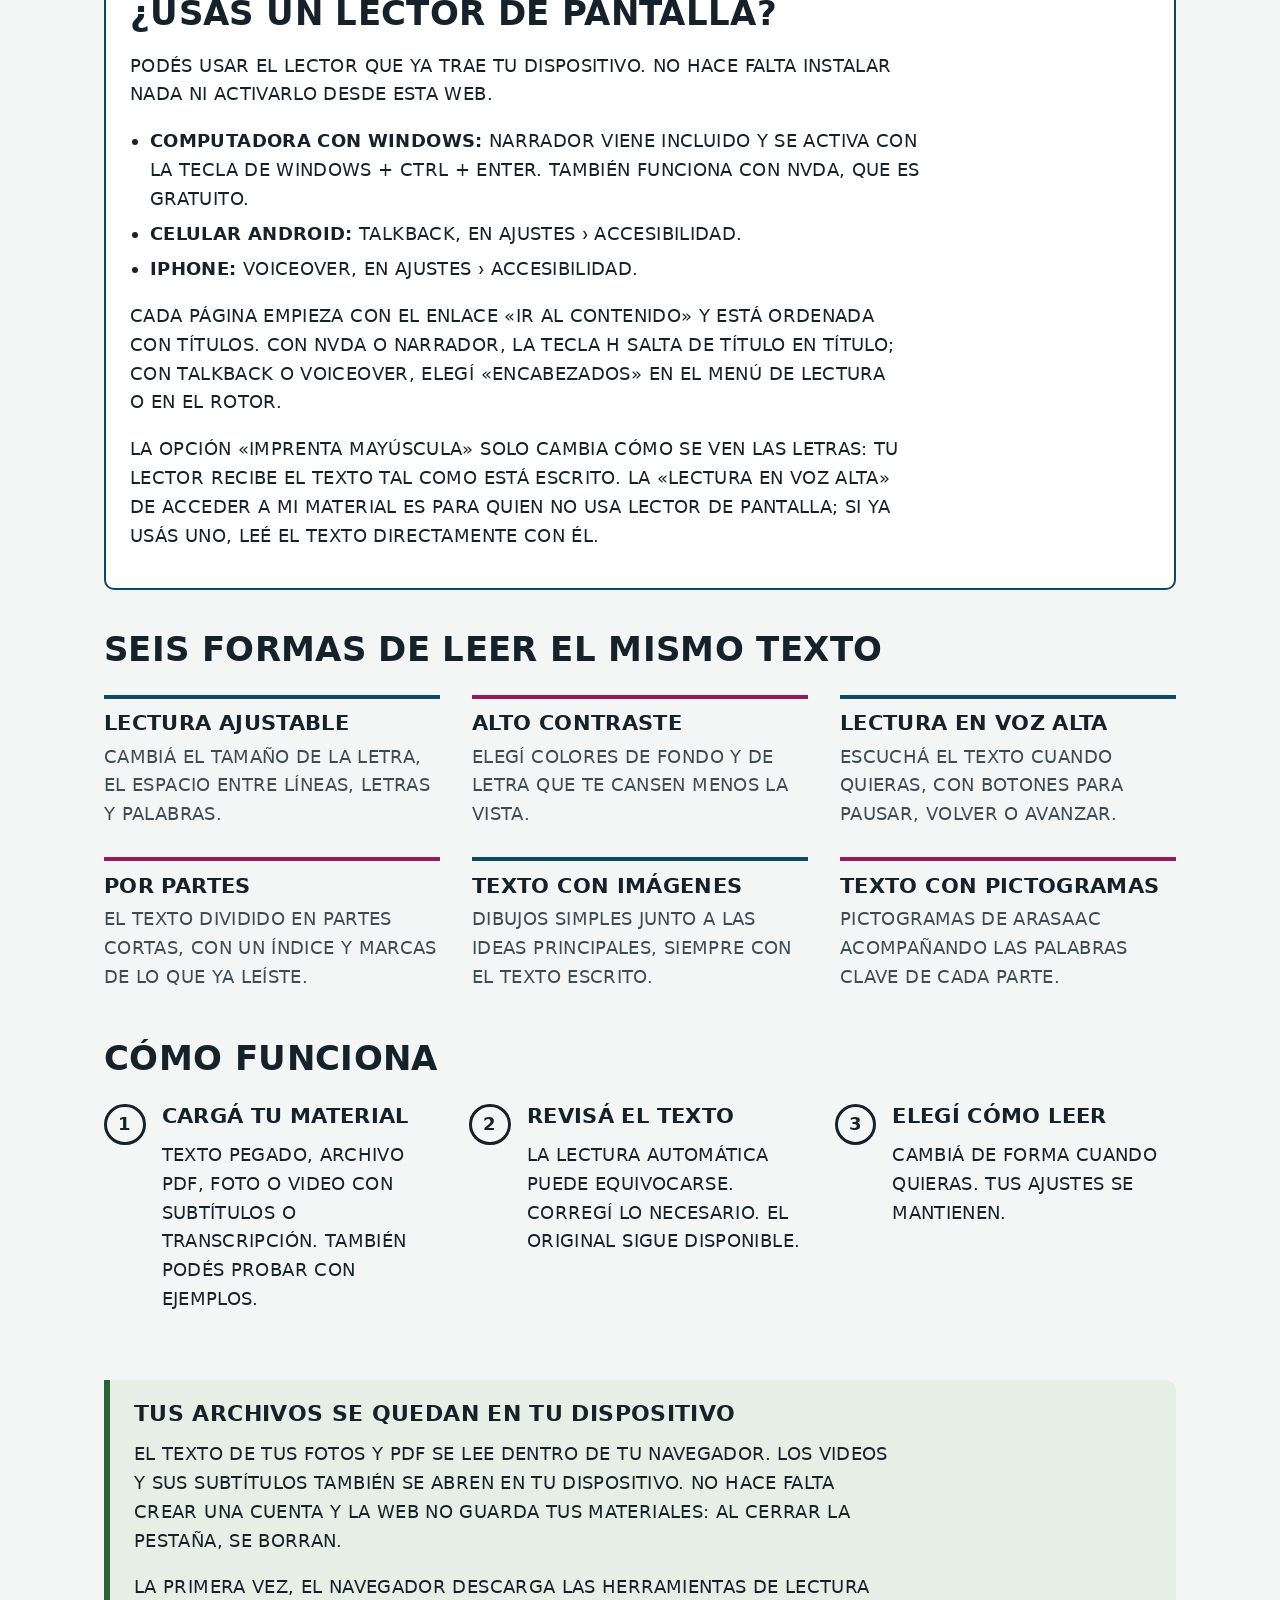
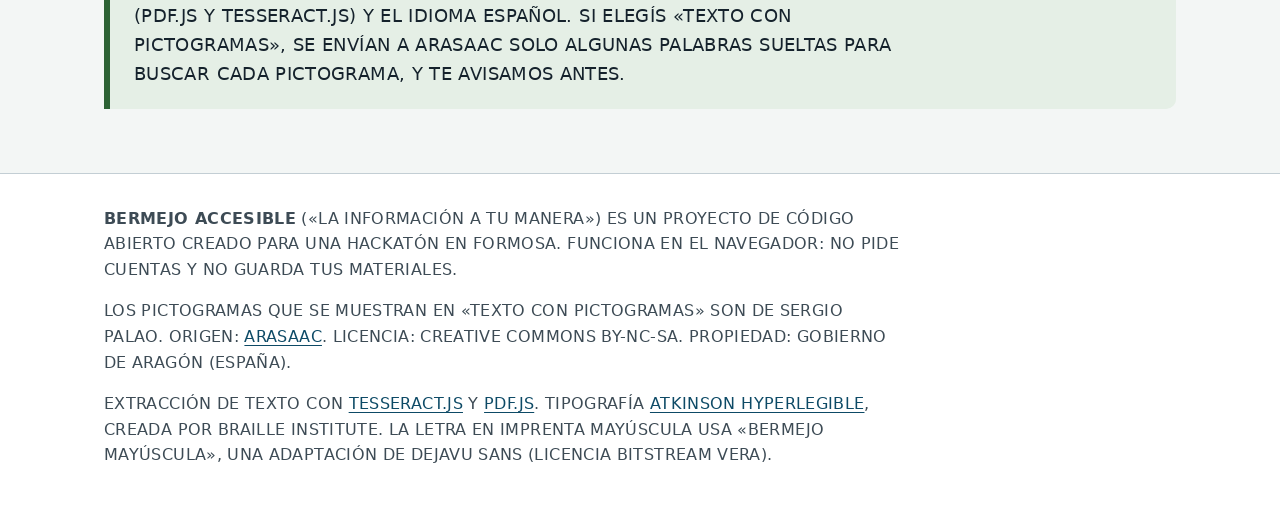
==== commit 42a4a9f3: "Add files via upload" ====
--- a/index.html
+++ b/index.html
@@ -12,7 +12,7 @@
   <link rel="stylesheet" href="css/estilos.css">
   <script src="js/preferencias.js"></script>
   <script src="js/asistente-global.js" defer></script>
-  <script src="js/voz-navegacion.js" defer></script>
+  <script src="js/voz-ayuda.js" defer></script>
 </head>
 <body>
   <a class="saltar" href="#contenido">Ir al contenido</a>
--- a/css/estilos.css
+++ b/css/estilos.css
@@ -1268,6 +1268,15 @@
 .voz-navegacion .fila-botones { display: flex; flex-wrap: wrap; gap: .6rem; }
 #voz-navegacion-estado { min-height: 1.5em; overflow-wrap: anywhere; }
 @media (max-width: 30rem) { .voz-navegacion .boton { flex: 1 1 100%; } }
+.voz-abrir { position: fixed; right: 1rem; bottom: 5.5rem; z-index: 60; box-shadow: 0 2px 12px #0004; }
+.voz-panel { position: fixed; right: 1rem; bottom: 9.5rem; z-index: 61; width: min(26rem, calc(100vw - 2rem)); max-height: min(70vh, 34rem); overflow: auto; padding: 1rem; border: 2px solid var(--borde); border-radius: var(--radio); background: var(--superficie); box-shadow: 0 8px 24px #0004; }
+.voz-panel[hidden] { display: none; }
+.voz-panel__cabecera { display: flex; justify-content: space-between; align-items: flex-start; gap: .5rem; }
+.voz-panel h2 { margin: 0; font-size: 1.25rem; }
+.voz-panel .fila-botones { display: flex; flex-wrap: wrap; gap: .5rem; }
+.voz-panel p { overflow-wrap: anywhere; }
+@media (max-width: 30rem) { .voz-abrir { right: .5rem; bottom: 5.2rem; } .voz-panel { right: .5rem; bottom: 9rem; width: calc(100vw - 1rem); } }
+@media print { .voz-abrir, .voz-panel { display: none !important; } }
 .qom label { display: block; font-weight: 700; margin-block: 1rem .35rem; }
 .qom textarea, .qom select, .qom input[type="text"], .qom input[type="file"] { display: block; width: 100%; max-width: 100%; font: inherit; padding: .8rem; border: 2px solid currentColor; border-radius: .45rem; background: var(--superficie); color: var(--tinta); }
 .qom select { max-width: 24rem; }
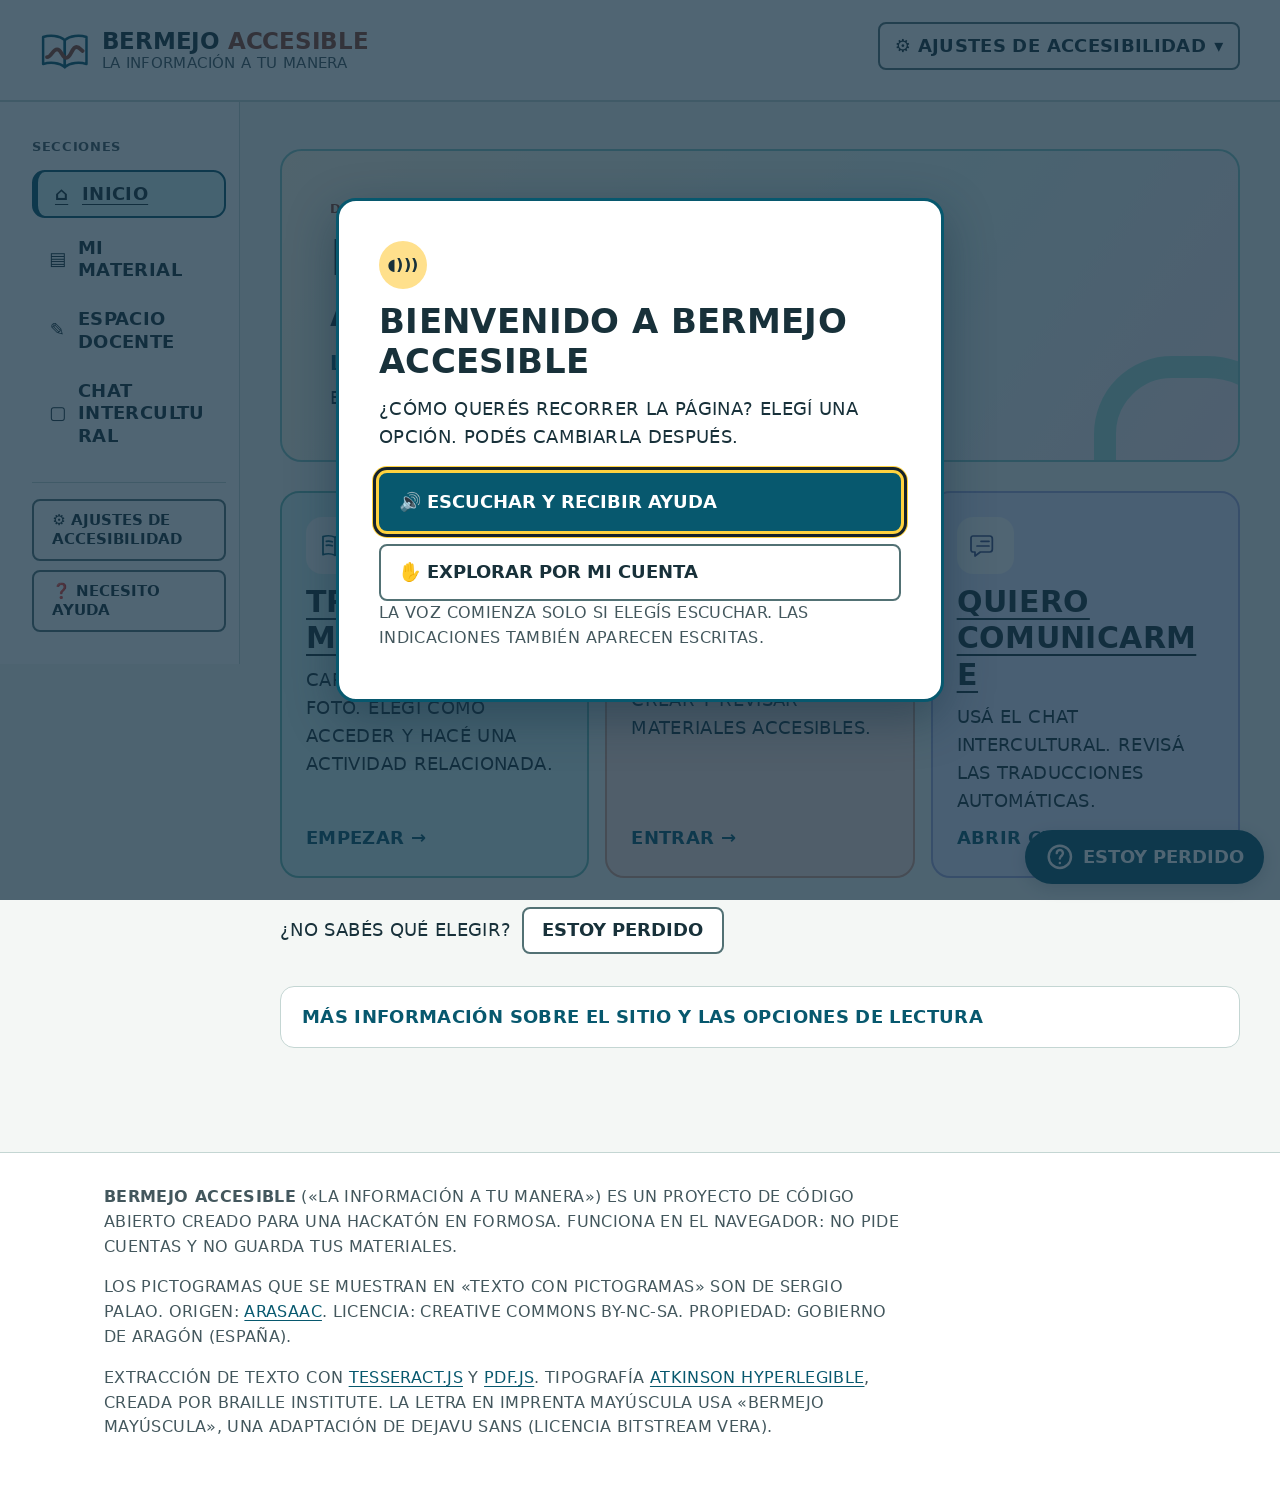
==== commit 3a56dbf9: "Add files via upload" ====
--- a/index.html
+++ b/index.html
@@ -10,11 +10,11 @@
   <link rel="stylesheet" href="https://fonts.googleapis.com/css2?family=Atkinson+Hyperlegible:ital,wght@0,400;0,700;1,400&amp;display=swap">
   <link rel="icon" href="icono.svg" type="image/svg+xml">
   <link rel="stylesheet" href="css/estilos.css">
+  <script src="js/navegacion.js" defer></script>
   <script src="js/preferencias.js"></script>
   <script src="js/asistente-global.js" defer></script>
-  <script src="js/voz-ayuda.js" defer></script>
 </head>
-<body>
+<body class="pagina-inicio">
   <a class="saltar" href="#contenido">Ir al contenido</a>
   <header class="cabecera">
     <div class="contenedor cabecera__fila">
@@ -29,81 +29,89 @@
           <span class="marca__lema">La información a tu manera</span>
         </span>
       </a>
-      <nav class="nav-principal" aria-label="Principal">
-        <ul>
-          <li><a href="index.html" aria-current="page">Inicio</a></li>
-          <li><a href="material.html">Acceder a mi material</a></li>
-          <li><a href="docente.html">Espacio docente</a></li>
-          <li><a href="qom.html">Chat intercultural</a></li>
-        </ul>
-      </nav>
-    </div>
-    <div class="ajustes" role="region" aria-labelledby="ajustes-titulo">
-      <div class="contenedor ajustes__fila">
-        <p class="ajustes__titulo" id="ajustes-titulo">Ajustes de lectura</p>
-        <div class="ajustes__grupo" role="group" aria-labelledby="letra-etiqueta">
-          <span class="ajustes__etiqueta" id="letra-etiqueta">Letra:</span>
-          <button type="button" class="boton boton--letra-mayuscula" data-letra-opcion="mayuscula" aria-pressed="true">Imprenta mayúscula</button>
-          <span class="ajustes__barra" aria-hidden="true">/</span>
-          <button type="button" class="boton boton--letra-habitual" data-letra-opcion="habitual" aria-pressed="false">Texto habitual</button>
-        </div>
-        <div class="ajustes__grupo" role="group" aria-labelledby="tam-etiqueta">
-          <span class="ajustes__etiqueta" id="tam-etiqueta">Tamaño del texto:</span>
-          <button type="button" class="boton" data-ajuste="achicar">Más chico</button>
-          <span class="ajustes__valor" id="tam-valor">100 %</span>
-          <button type="button" class="boton" data-ajuste="agrandar">Más grande</button>
-        </div>
-        <div class="ajustes__grupo" role="group" aria-labelledby="con-etiqueta">
-          <span class="ajustes__etiqueta" id="con-etiqueta">Contraste:</span>
-          <button type="button" class="boton" data-contraste-opcion="normal" aria-pressed="true">Normal</button>
-          <button type="button" class="boton" data-contraste-opcion="alto" aria-pressed="false">Alto</button>
-        </div>
-        <button type="button" class="boton" data-ajuste="restablecer">Restablecer ajustes</button>
-        <p class="visualmente-oculto" id="ajustes-anuncio" role="status" aria-live="polite"></p>
+      <div class="cabecera__acciones">
+        <button class="boton menu-abrir" type="button" aria-controls="menu-principal" aria-expanded="false">☰ Menú</button>
+        <details class="ajustes" id="ajustes">
+          <summary class="boton">⚙ Ajustes de accesibilidad</summary>
+          <div class="ajustes__fila">
+            <p class="ajustes__titulo" id="ajustes-titulo">Ajustes de lectura</p>
+            <div class="ajustes__grupo" role="group" aria-labelledby="letra-etiqueta">
+              <span class="ajustes__etiqueta" id="letra-etiqueta">Letra:</span>
+              <button type="button" class="boton boton--letra-mayuscula" data-letra-opcion="mayuscula" aria-pressed="true">Imprenta mayúscula</button>
+              <button type="button" class="boton boton--letra-habitual" data-letra-opcion="habitual" aria-pressed="false">Texto habitual</button>
+            </div>
+            <div class="ajustes__grupo" role="group" aria-labelledby="tam-etiqueta">
+              <span class="ajustes__etiqueta" id="tam-etiqueta">Tamaño del texto:</span>
+              <button type="button" class="boton" data-ajuste="achicar">Más chico</button>
+              <span class="ajustes__valor" id="tam-valor">100 %</span>
+              <button type="button" class="boton" data-ajuste="agrandar">Más grande</button>
+            </div>
+            <div class="ajustes__grupo" role="group" aria-labelledby="con-etiqueta">
+              <span class="ajustes__etiqueta" id="con-etiqueta">Contraste:</span>
+              <button type="button" class="boton" data-contraste-opcion="normal" aria-pressed="true">Normal</button>
+              <button type="button" class="boton" data-contraste-opcion="alto" aria-pressed="false">Alto</button>
+            </div>
+            <button type="button" class="boton" data-ajuste="restablecer">Restablecer ajustes</button>
+            <p class="visualmente-oculto" id="ajustes-anuncio" role="status" aria-live="polite"></p>
+          </div>
+        </details>
       </div>
     </div>
   </header>
+  <div class="sitio-grid">
+      <nav class="nav-principal" id="menu-principal" aria-label="Secciones principales">
+        <p class="nav-principal__titulo">Secciones</p>
+        <ul>
+          <li><a href="index.html" aria-current="page"><span aria-hidden="true">⌂</span> Inicio</a></li>
+          <li><a href="material.html"><span aria-hidden="true">▤</span> Mi material</a></li>
+          <li><a href="docente.html"><span aria-hidden="true">✎</span> Espacio docente</a></li>
+          <li><a href="qom.html"><span aria-hidden="true">▢</span> Chat intercultural</a></li>
+        </ul>
+        <div class="nav-principal__atajos">
+          <button type="button" class="boton" data-abrir-ajustes>⚙ Ajustes de accesibilidad</button>
+          <button type="button" class="boton" data-abrir-ayuda>❓ Necesito ayuda</button>
+        </div>
+      </nav>
 
+  <dialog id="bienvenida" class="bienvenida" aria-labelledby="bienvenida-titulo" aria-describedby="bienvenida-descripcion">
+    <div class="bienvenida__contenido">
+      <p class="bienvenida__simbolo" aria-hidden="true">◖)))</p>
+      <h2 id="bienvenida-titulo">Bienvenido a Bermejo Accesible</h2>
+      <p id="bienvenida-descripcion">¿Cómo querés recorrer la página? Elegí una opción. Podés cambiarla después.</p>
+      <div class="bienvenida__opciones">
+        <button type="button" class="boton boton--principal" id="bienvenida-guiada">🔊 Escuchar y recibir ayuda</button>
+        <button type="button" class="boton" id="bienvenida-manual">✋ Explorar por mi cuenta</button>
+      </div>
+      <p class="ayuda">La voz comienza solo si elegís escuchar. Las indicaciones también aparecen escritas.</p>
+    </div>
+  </dialog>
   <main id="contenido" tabindex="-1" class="portada">
     <div class="contenedor">
-      <h1>Tu material, en la forma en que mejor leés.</h1>
-      <p class="intro">Pegá un texto, subí un PDF o una foto, o cargá un video con subtítulos o transcripción. Bermejo Accesible te deja revisar el texto y mostrarlo como lo necesites: con letra más grande, en voz alta, por partes, con imágenes o con pictogramas.</p>
-
-      <ul class="caminos">
-        <li>
-          <section class="camino" aria-labelledby="camino-material">
-            <h2 id="camino-material"><a href="material.html">Acceder a mi material</a></h2>
-            <p>Para estudiantes y cualquier persona que necesite leer un texto de otra forma.</p>
-            <ul>
-              <li>Pegá texto, subí un PDF, una foto o un video con su transcripción.</li>
-              <li>Corregí lo que salió mal.</li>
-              <li>Elegí cómo leerlo.</li>
-              <li>Probá el cuaderno de Sociales de Formosa.</li>
-            </ul>
-            <p class="camino__muestra" aria-hidden="true"><span>Aa</span><span>Aa</span><span>Aa</span></p>
-          </section>
-        </li>
-        <li>
-          <section class="camino camino--docente" aria-labelledby="camino-docente">
-            <h2 id="camino-docente"><a href="docente.html">Espacio docente</a></h2>
-            <p>Para preparar materiales que todo el curso pueda usar.</p>
-            <ul>
-              <li>Guía para detectar barreras.</li>
-              <li>Ideas prácticas con ejemplos.</li>
-              <li>«Contame qué pasa en tu aula»: orientaciones por situación.</li>
-              <li>Normativa provincial y nacional, con la Resolución 2481/24.</li>
-            </ul>
-            <p class="camino__muestra camino__muestra--numero" aria-hidden="true">2481/24</p>
-          </section>
-        </li>
+      <div class="portada__hero"><p class="portada__ceja">DESDE FORMOSA · PARA APRENDER SIN BARRERAS</p><h1>Bermejo Accesible</h1><p class="intro">La información a tu manera.</p><p>Elegí por dónde empezar:</p></div>
+      <ul class="caminos caminos--inicio">
+        <li><section class="camino" aria-labelledby="camino-material">
+          <p class="camino__icono" aria-hidden="true"><svg viewBox="0 0 48 48" role="presentation" focusable="false"><path d="M24 11c-6-3-12-3-18-1v27c6-2 12-2 18 1 6-3 12-3 18-1V10c-6-2-12-2-18 1Z"/><path d="M24 11v27M11 17c3-.7 6-.4 9 .7M28 17c3-1.1 6-1.4 9-.7M11 23c3-.7 6-.4 9 .7"/></svg></p>
+          <h2 id="camino-material"><a href="material.html">Trabajar con mi material</a></h2>
+          <p>Cargá un texto, PDF o foto. Elegí cómo acceder y hacé una actividad relacionada.</p>
+          <span class="camino__accion" aria-hidden="true">Empezar →</span>
+        </section></li>
+        <li><section class="camino camino--docente" aria-labelledby="camino-docente">
+          <p class="camino__icono" aria-hidden="true"><svg viewBox="0 0 48 48" role="presentation" focusable="false"><rect x="7" y="7" width="34" height="25" rx="3"/><path d="M15 39h18M24 32v7M13 15h17M13 21h11M33 20l5 5"/></svg></p>
+          <h2 id="camino-docente"><a href="docente.html">Soy docente</a></h2>
+          <p>Encontrá orientaciones para crear y revisar materiales accesibles.</p>
+          <span class="camino__accion" aria-hidden="true">Entrar →</span>
+        </section></li>
+        <li><section class="camino camino--chat" aria-labelledby="camino-chat">
+          <p class="camino__icono" aria-hidden="true"><svg viewBox="0 0 48 48" role="presentation" focusable="false"><path d="M6 9h25a4 4 0 0 1 4 4v16a4 4 0 0 1-4 4H17l-8 6v-6H6a3 3 0 0 1-3-3V12a3 3 0 0 1 3-3Z"/><path d="M18 17h12M12 24h18"/></svg></p>
+          <h2 id="camino-chat"><a href="qom.html">Quiero comunicarme</a></h2>
+          <p>Usá el chat intercultural. Revisá las traducciones automáticas.</p>
+          <span class="camino__accion" aria-hidden="true">Abrir chat →</span>
+        </section></li>
       </ul>
-
-      <section class="seccion-docente" aria-labelledby="qom-portada-titulo">
-        <h2 id="qom-portada-titulo"><a href="qom.html">Chat intercultural: conversemos en la escuela</a></h2>
-        <p>Estudiante y docente escriben por turnos en la misma pantalla. La inteligencia artificial propone la traducción de cada mensaje entre español y qom, wichí, pilagá, nivaclé o guaraní. Las traducciones automáticas pueden contener errores.</p>
-      </section>
-
-
+      <p class="inicio-ayuda">¿No sabés qué elegir? <button type="button" class="boton" data-abrir-ayuda>Estoy perdido</button></p>
+      <details class="inicio-informacion" id="informacion">
+        <summary>Más información sobre el sitio y las opciones de lectura</summary>
+        <div class="inicio-informacion__contenido">
       <section class="lector-ayuda" aria-labelledby="lector-titulo">
         <h2 id="lector-titulo">¿Usás un lector de pantalla?</h2>
         <p>Podés usar el lector que ya trae tu dispositivo. No hace falta instalar nada ni activarlo desde esta web.</p>
@@ -131,7 +139,7 @@
       <section aria-labelledby="como-titulo">
         <h2 id="como-titulo">Cómo funciona</h2>
         <ol class="pasos-lista">
-          <li><h3>Cargá tu material</h3><p>Texto pegado, archivo PDF, foto o video con subtítulos o transcripción. También podés probar con ejemplos.</p></li>
+          <li><h3>Cargá tu material</h3><p>Texto pegado, archivo PDF o foto. También podés probar con ejemplos.</p></li>
           <li><h3>Revisá el texto</h3><p>La lectura automática puede equivocarse. Corregí lo necesario. El original sigue disponible.</p></li>
           <li><h3>Elegí cómo leer</h3><p>Cambiá de forma cuando quieras. Tus ajustes se mantienen.</p></li>
         </ol>
@@ -139,11 +147,14 @@
 
       <section class="nota-privacidad" aria-labelledby="privacidad-titulo">
         <h2 id="privacidad-titulo">Tus archivos se quedan en tu dispositivo</h2>
-        <p>El texto de tus fotos y PDF se lee dentro de tu navegador. Los videos y sus subtítulos también se abren en tu dispositivo. No hace falta crear una cuenta y la web no guarda tus materiales: al cerrar la pestaña, se borran.</p>
+        <p>El texto de tus fotos y PDF se lee dentro de tu navegador. No hace falta crear una cuenta y la web no guarda tus materiales: al cerrar la pestaña, se borran.</p>
         <p>La primera vez, el navegador descarga las herramientas de lectura (PDF.js y Tesseract.js) y el idioma español. Si elegís «Texto con pictogramas», se envían a ARASAAC solo algunas palabras sueltas para buscar cada pictograma, y te avisamos antes.</p>
       </section>
+        </div>
+      </details>
     </div>
   </main>
+  </div>
   <footer class="pie">
     <div class="contenedor">
       <p><strong>Bermejo Accesible</strong> («La información a tu manera») es un proyecto de código abierto creado para una hackatón en Formosa. Funciona en el navegador: no pide cuentas y no guarda tus materiales.</p>
--- a/css/estilos.css
+++ b/css/estilos.css
@@ -1239,18 +1239,6 @@
   .ayuda-icono { stroke: currentColor; }
 }
 
-/* Video con subtítulos y transcripción: controles nativos y campos amplios. */
-.video-carga { margin-block: 1.5rem; }
-.video-carga .etiqueta { display: block; margin-top: 1rem; }
-.video-carga input[type="file"], .video-carga textarea { display: block; width: 100%; max-width: 100%; }
-.video-carga .boton { margin-block: 1rem; }
-.video-vista { margin-block: 1.5rem; }
-.video-vista video { display: block; width: min(100%, 48rem); height: auto; max-height: 65vh; background: #000; }
-@media print { .video-vista { display: none !important; } }
-
-.youtube-marco { width: min(100%, 48rem); aspect-ratio: 16 / 9; background: #142f3d; }
-.youtube-marco iframe { width: 100%; height: 100%; border: 0; }
-.video-carga input[type="url"] { width: 100%; max-width: 100%; }
 .laminas-formosa { display: grid; grid-template-columns: repeat(3, minmax(0, 1fr)); gap: 1rem; margin-block: 1.2rem; }
 .lamina { min-width: 0; margin: 0; border: 2px solid #718d8b; border-radius: .6rem; overflow: hidden; background: #f2f7f5; }
 .lamina__foto { display: block; width: 100%; max-width: 100%; aspect-ratio: 1 / 1; object-fit: cover; }
@@ -1262,21 +1250,6 @@
 @media (forced-colors: active) { .lamina { border-color: CanvasText; } }
 
 /* Conversación intercultural, legible a 320 px y con zoom. */
-.voz-navegacion { margin-block: 1rem; padding-block: 1rem; border: 2px solid var(--borde); border-radius: var(--radio); background: var(--superficie); }
-.voz-navegacion h2 { font-size: 1.25rem; margin-block: 0 .5rem; }
-.voz-navegacion p { max-width: 70ch; }
-.voz-navegacion .fila-botones { display: flex; flex-wrap: wrap; gap: .6rem; }
-#voz-navegacion-estado { min-height: 1.5em; overflow-wrap: anywhere; }
-@media (max-width: 30rem) { .voz-navegacion .boton { flex: 1 1 100%; } }
-.voz-abrir { position: fixed; right: 1rem; bottom: 5.5rem; z-index: 60; box-shadow: 0 2px 12px #0004; }
-.voz-panel { position: fixed; right: 1rem; bottom: 9.5rem; z-index: 61; width: min(26rem, calc(100vw - 2rem)); max-height: min(70vh, 34rem); overflow: auto; padding: 1rem; border: 2px solid var(--borde); border-radius: var(--radio); background: var(--superficie); box-shadow: 0 8px 24px #0004; }
-.voz-panel[hidden] { display: none; }
-.voz-panel__cabecera { display: flex; justify-content: space-between; align-items: flex-start; gap: .5rem; }
-.voz-panel h2 { margin: 0; font-size: 1.25rem; }
-.voz-panel .fila-botones { display: flex; flex-wrap: wrap; gap: .5rem; }
-.voz-panel p { overflow-wrap: anywhere; }
-@media (max-width: 30rem) { .voz-abrir { right: .5rem; bottom: 5.2rem; } .voz-panel { right: .5rem; bottom: 9rem; width: calc(100vw - 1rem); } }
-@media print { .voz-abrir, .voz-panel { display: none !important; } }
 .qom label { display: block; font-weight: 700; margin-block: 1rem .35rem; }
 .qom textarea, .qom select, .qom input[type="text"], .qom input[type="file"] { display: block; width: 100%; max-width: 100%; font: inherit; padding: .8rem; border: 2px solid currentColor; border-radius: .45rem; background: var(--superficie); color: var(--tinta); }
 .qom select { max-width: 24rem; }
@@ -1287,3 +1260,248 @@
 .chat-intercultural__rol input[type="radio"] { width: auto; display: inline; accent-color: var(--accion-fondo); }
 .chat-intercultural fieldset { min-width: 0; margin-block: 1.5rem; border: 2px solid var(--borde); padding: 1rem; }
 @media print { .chat-intercultural form, .chat-intercultural__idioma, .ayuda-lanzadores { display: none !important; } }
+
+/* Navegación clara: barra lateral en pantallas amplias, menú desplegable en móviles. */
+.sitio-grid {
+  display: grid;
+  grid-template-columns: minmax(13rem, 16rem) minmax(0, 1fr);
+  max-width: 100rem;
+  margin-inline: auto;
+  min-width: 0;
+}
+.sitio-grid > main { min-width: 0; }
+.cabecera { position: relative; z-index: 20; }
+.cabecera__acciones { display: flex; align-items: center; gap: .75rem; min-width: 0; }
+.menu-abrir { display: none; }
+.cabecera .ajustes { border: 0; background: transparent; }
+.cabecera .ajustes > summary { list-style: none; }
+.cabecera .ajustes > summary::-webkit-details-marker { display: none; }
+.cabecera .ajustes > summary::after { content: ' ▾'; }
+.cabecera .ajustes[open] > summary::after { content: ' ▴'; }
+.cabecera .ajustes__fila {
+  position: absolute;
+  right: 1rem;
+  top: calc(100% - .3rem);
+  z-index: 30;
+  display: grid;
+  width: min(42rem, calc(100vw - 2rem));
+  max-height: min(80vh, 40rem);
+  overflow: auto;
+  padding: 1rem;
+  border: 2px solid var(--borde);
+  border-radius: var(--radio);
+  background: var(--superficie);
+  box-shadow: 0 .4rem 1.2rem rgba(0,0,0,.16);
+}
+.cabecera .ajustes__grupo { border-top: 1px solid var(--linea); padding-top: .65rem; }
+.nav-principal {
+  align-self: start;
+  position: sticky;
+  top: 0;
+  max-height: 100vh;
+  overflow-y: auto;
+  padding: 1.5rem .8rem 2rem clamp(1rem, 3vw, 2rem);
+  border-right: 1px solid var(--linea);
+  background: var(--superficie);
+}
+.nav-principal__titulo { margin: 0 0 .65rem; font-weight: 700; }
+.nav-principal ul { display: grid; gap: .35rem; }
+.nav-principal li { max-width: none; }
+.nav-principal a { display: flex; width: 100%; gap: .6rem; border: 2px solid transparent; border-radius: .5rem; line-height: 1.25; }
+.nav-principal a span { flex: 0 0 1.2em; text-align: center; }
+.nav-principal a[aria-current="page"] {
+  border-color: var(--lapacho);
+  border-left-width: .4rem;
+  background: var(--lapacho-claro);
+  text-decoration: underline;
+  text-underline-offset: .2em;
+}
+.nav-principal__atajos { display: grid; gap: .55rem; border-top: 1px solid var(--linea); margin-top: 1rem; padding-top: 1rem; }
+.nav-principal__atajos .boton { justify-content: flex-start; width: 100%; text-align: left; }
+.caminos--inicio { grid-template-columns: repeat(auto-fit, minmax(min(100%, 17rem), 1fr)); margin-block: 1.8rem; }
+.caminos--inicio .camino { min-height: 14rem; gap: .6rem; }
+.caminos--inicio .camino h2 { font-size: clamp(1.45rem, 2.5vw, 1.9rem); }
+.caminos--inicio .camino p { margin: 0; }
+.caminos--inicio .camino__icono { font-size: 1.8rem; line-height: 1; }
+.caminos--inicio .camino__accion { margin-top: auto; font-weight: 700; text-decoration: underline; }
+.camino--chat { background: var(--banado); }
+html[data-contraste="alto"] .camino--chat { background: #000; }
+.inicio-ayuda { padding: 1rem; border: 2px solid var(--linea); border-radius: var(--radio); background: var(--superficie); }
+.inicio-ayuda p { margin-bottom: .5rem; font-weight: 700; }
+.inicio-informacion { margin-block: 2rem; border-top: 1px solid var(--linea); }
+.inicio-informacion > summary { cursor: pointer; padding: 1rem .25rem; font-weight: 700; color: var(--enlace); }
+.inicio-informacion__contenido { padding-block: 1rem; }
+@media (max-width: 60rem) {
+  .sitio-grid { display: block; }
+  .menu-abrir { display: inline-flex; }
+  .nav-principal { position: static; max-height: none; border-right: 0; border-bottom: 2px solid var(--linea); padding: 1rem; }
+  .nav-principal[data-menu-cerrado="true"] { display: none; }
+  .nav-principal__atajos { grid-template-columns: repeat(auto-fit, minmax(min(100%, 13rem), 1fr)); }
+}
+@media (max-width: 36rem) {
+  .cabecera__fila { align-items: flex-start; }
+  .cabecera__acciones { flex-wrap: wrap; width: 100%; }
+  .cabecera__acciones .boton { min-height: 2.75rem; }
+  .cabecera .ajustes__fila { right: .5rem; width: calc(100vw - 1rem); }
+}
+@media print {
+  .nav-principal, .menu-abrir, .cabecera .ajustes { display: none !important; }
+  .sitio-grid { display: block; }
+}
+
+/* Versión visual simplificada: superficies serenas, señales claras y foco visible. */
+:root {
+  --tinta: #18313a;
+  --tinta-suave: #43575d;
+  --papel: #f4f7f5;
+  --superficie: #ffffff;
+  --linea: #c4d6d3;
+  --borde: #527174;
+  --rio: #075864;
+  --rio-claro: #e3f2f0;
+  --lapacho: #873e52;
+  --lapacho-claro: #faeaf0;
+  --banado: #205d54;
+  --banado-claro: #e8f2ed;
+  --enlace: #075864;
+  --accion-fondo: #075864;
+  --accion-hover: #084a54;
+  --bermejo: #93452f;
+  --radio: 14px;
+}
+html[data-contraste="alto"] { --bermejo: #fff; }
+body { line-height: 1.55; }
+.cabecera { box-shadow: 0 1px 0 var(--linea); }
+.cabecera__fila { max-width: 100rem; padding-block: .9rem; }
+.marca__nombre { font-size: 1.45rem; }
+.marca__logo { width: 3.1rem; }
+.sitio-grid { grid-template-columns: minmax(13rem, 15rem) minmax(0, 1fr); }
+.nav-principal { background: var(--superficie); border-right: 1px solid var(--linea); padding-top: 2.25rem; }
+.nav-principal__titulo { color: var(--tinta-suave); font-size: .84rem; letter-spacing: .05em; text-transform: uppercase; }
+.nav-principal a { margin-block: .13rem; border-radius: .8rem; }
+.nav-principal a:hover { background: var(--rio-claro); }
+.nav-principal a[aria-current="page"] { border-color: var(--rio); background: var(--rio-claro); }
+.nav-principal__atajos { margin-top: 1.5rem; }
+.nav-principal__atajos .boton { font-size: .94rem; }
+main { padding-block: clamp(1.5rem, 4vw, 3rem) 4.5rem; }
+main > .contenedor { max-width: 78rem; }
+.portada__hero {
+  position: relative;
+  overflow: hidden;
+  padding: clamp(1.5rem, 4vw, 3rem);
+  border: 2px solid var(--linea);
+  border-radius: 1.35rem;
+  background: var(--superficie);
+}
+.portada__hero::after {
+  content: ""; position: absolute; width: 13rem; height: 13rem; right: -4rem; bottom: -6.5rem;
+  border: 1.4rem solid var(--rio-claro); border-radius: 45% 55% 65% 35%; pointer-events: none;
+}
+.portada__ceja { font-size: .82rem; font-weight: 700; color: var(--bermejo); letter-spacing: .075em; }
+.portada h1 { position: relative; z-index: 1; font-size: clamp(2.15rem, 5vw, 3.5rem); max-width: 16ch; margin-bottom: .25em; }
+.portada__hero .intro { font-weight: 700; color: var(--rio); margin-bottom: .25em; }
+.portada__hero p:last-child { position: relative; z-index: 1; margin-bottom: 0; }
+.caminos--inicio { grid-template-columns: repeat(auto-fit, minmax(min(100%, 16rem), 1fr)); gap: 1rem; }
+.caminos--inicio .camino {
+  color: var(--tinta); background: #e4f1ef; border: 2px solid #a6c9c4;
+  border-radius: 1.2rem; min-height: 16.5rem; padding: 1.5rem;
+}
+.caminos--inicio .camino--docente { background: #fff0ea; border-color: #e8bcb0; }
+.caminos--inicio .camino--chat { background: #ecedf8; border-color: #bdc4df; }
+.caminos--inicio .camino h2 { line-height: 1.2; }
+.caminos--inicio .camino h2 a { color: var(--tinta); }
+.caminos--inicio .camino__icono {
+  display: grid; place-items: center; width: 3.6rem; height: 3.6rem;
+  border-radius: 1rem; background: var(--superficie); color: var(--rio);
+}
+.caminos--inicio .camino--docente .camino__icono { color: var(--lapacho); }
+.caminos--inicio .camino--chat .camino__icono { color: #424f82; }
+.caminos--inicio .camino__icono svg { width: 2rem; height: 2rem; fill: none; stroke: currentColor; stroke-width: 2.6; stroke-linejoin: round; stroke-linecap: round; }
+.caminos--inicio .camino__accion { color: var(--enlace); text-decoration: none; }
+.caminos--inicio .camino:hover { border-color: var(--rio); box-shadow: 0 .3rem .8rem #18313a16; }
+.inicio-ayuda { background: transparent; border: 0; padding: 0; display: flex; align-items: center; flex-wrap: wrap; gap: .65rem; }
+.inicio-ayuda .boton { min-height: 2.6rem; }
+.inicio-informacion { margin-top: 2rem; border: 1px solid var(--linea); border-radius: var(--radio); background: var(--superficie); }
+.inicio-informacion > summary { padding: 1rem 1.3rem; }
+.inicio-informacion__contenido { padding: .5rem 1.3rem 1.5rem; }
+.inicio-informacion__contenido > section { margin-top: 1.5rem; }
+.panel { border-radius: 1rem; box-shadow: none; }
+.opciones-carga { gap: 1rem; }
+.opciones-carga .panel { border-color: var(--linea); background: var(--superficie); }
+.opciones-carga .panel:nth-child(1) { border-top: .4rem solid var(--rio); }
+.opciones-carga .panel:nth-child(2) { border-top: .4rem solid var(--lapacho); }
+.opciones-carga .panel:nth-child(3) { border-top: .4rem solid var(--banado); }
+.demo-detalle { margin: 1.5rem 0 2rem; border: 2px solid var(--linea); border-radius: var(--radio); background: var(--superficie); }
+.demo-detalle > summary { padding: 1rem 1.25rem; color: var(--enlace); }
+.demo-detalle > .panel { margin: 1rem; }
+.indicador { margin-top: 1.5rem; }
+.indice-pagina { padding: 1rem; background: var(--superficie); border: 1px solid var(--linea); border-radius: var(--radio); }
+.seccion-docente > h2 { border-left: .35rem solid var(--bermejo); padding-left: .7rem; }
+.pie { border-top: 1px solid var(--linea); }
+.ayuda-abrir { box-shadow: 0 .25rem .9rem #18313a30; border-radius: 999px; }
+.ayuda-panel { border-radius: 1rem; }
+html[data-contraste="alto"] .portada__hero,
+html[data-contraste="alto"] .caminos--inicio .camino,
+html[data-contraste="alto"] .caminos--inicio .camino__icono,
+html[data-contraste="alto"] .inicio-informacion,
+html[data-contraste="alto"] .demo-detalle { color: #fff; background: #000; border-color: #ffe14d; }
+html[data-contraste="alto"] .portada__hero::after { display: none; }
+html[data-contraste="alto"] .caminos--inicio .camino h2 a,
+html[data-contraste="alto"] .caminos--inicio .camino__accion { color: #ffe14d; }
+@media (max-width: 60rem) {
+  .sitio-grid { display: block; }
+  .nav-principal { padding: 1rem; }
+}
+@media (max-width: 36rem) {
+  .portada__hero::after { opacity: .45; }
+  .caminos--inicio .camino { min-height: 0; }
+  .inicio-informacion__contenido { padding-inline: 1rem; }
+}
+@media (prefers-reduced-motion: reduce) { .camino { transition: none; } }
+
+/* Nueva paleta y recorrido guiado */
+:root {
+  --rio: #07586e; --rio-claro: #d8f5f3;
+  --lapacho: #963d5a; --lapacho-claro: #ffe2ec;
+  --banado: #17634b; --banado-claro: #d9f4e6;
+  --bermejo: #93422b; --enlace: #07586e;
+  --accion-fondo: #07586e; --accion-hover: #043e50;
+}
+.portada__hero { border-color: #83c9c4; background: linear-gradient(125deg,#fff9e7 0%,#e7f9f5 60%,#fce9f1 100%); }
+.portada__hero::after { border-color: #67d2c3; opacity: .55; }
+.caminos--inicio .camino { background: #d8f5f3; border-color: #6bbdb5; }
+.caminos--inicio .camino--docente { background: #ffe7de; border-color: #dca08c; }
+.caminos--inicio .camino--chat { background: #e7e9ff; border-color: #a2a9df; }
+.caminos--inicio .camino__icono { background: #fff; }
+.bienvenida { max-width: min(38rem,calc(100vw - 2rem)); padding: 0; border: 3px solid var(--rio); border-radius: 1.25rem; box-shadow: 0 1rem 3rem #102e4070; color: var(--tinta); background: #fff; }
+.bienvenida::backdrop { background: #112d41bb; }
+.bienvenida__contenido { padding: clamp(1.25rem,4vw,2.5rem); }
+.bienvenida__simbolo { display: inline-grid; place-items: center; width: 3rem; height: 3rem; margin: 0; border-radius: 50%; background: #ffe08c; font-size: 1rem; font-weight: 800; }
+.bienvenida h2 { margin: .8rem 0; }
+.bienvenida__opciones { display: grid; gap: .8rem; margin-top: 1.4rem; }
+.bienvenida__opciones .boton { min-height: 3.6rem; text-align: left; justify-content: flex-start; }
+.ayuda-destacado { outline: .28rem solid #d56632 !important; outline-offset: .25rem; box-shadow: 0 0 0 .55rem #ffdf9a !important; }
+.accesos-lectura { display: grid; grid-template-columns: repeat(3,minmax(0,1fr)); gap: .8rem; margin: 1rem 0 1.5rem; }
+.acceso-lectura { display: flex; flex-direction: column; align-items: flex-start; gap: .35rem; min-height: 7rem; padding: 1rem; border: 2px solid #75bcb5; background: #d8f5f3; color: #12343e; font-size: 1.4rem; font-weight: 800; text-align: left; }
+.acceso-lectura:nth-child(2) { background: #ffe7de; border-color: #dca08c; }
+.acceso-lectura:nth-child(3) { background: #e7e9ff; border-color: #a2a9df; }
+.acceso-lectura span { font-size: 1.1rem; }
+.acceso-lectura[aria-pressed="true"] { border: 3px solid #07586e; box-shadow: inset 0 0 0 2px #fff,0 .2rem .6rem #112d4133; }
+.modos-avanzados,.ia-panel,.actividad { margin: 1.4rem 0; padding: 1.2rem; border: 2px solid #8bc8c1; border-radius: 1rem; background: #f1fbf8; }
+.modos-avanzados > summary,.ia-panel > summary { cursor: pointer; font-weight: 800; color: var(--enlace); }
+.ia-panel__contenido { margin-top: 1rem; }
+.ia-consentimiento { display: flex; align-items: flex-start; gap: .6rem; margin: 1rem 0; padding: .75rem; border-left: .3rem solid #b35269; background: #fff; }
+.ia-consentimiento input { flex: none; margin-top: .35em; }
+.ia-comparacion { display: grid; grid-template-columns: repeat(2,minmax(0,1fr)); gap: 1rem; margin: 1rem 0; }
+.ia-comparacion > div { min-width: 0; }
+.ia-texto-original { white-space: pre-wrap; overflow-wrap: anywhere; max-height: 25rem; overflow: auto; padding: 1rem; border: 1px solid #8aa9ad; background: #fff; }
+.actividad { border-color: #dca08c; background: #fff7ec; }
+.actividad__datos { display: grid; grid-template-columns: repeat(3,minmax(0,1fr)); gap: .8rem; }
+.actividad__datos label { display: block; }
+.actividad__opcion { display: block; margin: .8rem 0; padding: .7rem; border: 1px solid #8aa9ad; border-radius: .6rem; background: #fff; }
+#actividad-editor,#actividad-practica { margin-top: 1.2rem; padding: 1rem; border: 1px solid #dca08c; border-radius: .8rem; background: #fff; }
+html[data-contraste="alto"] .portada__hero,html[data-contraste="alto"] .bienvenida,html[data-contraste="alto"] .acceso-lectura,html[data-contraste="alto"] .modos-avanzados,html[data-contraste="alto"] .ia-panel,html[data-contraste="alto"] .actividad,html[data-contraste="alto"] .ia-consentimiento,html[data-contraste="alto"] .actividad__opcion,html[data-contraste="alto"] #actividad-editor,html[data-contraste="alto"] #actividad-practica { color: #fff; background: #000; border-color: #ffe14d; }
+html[data-contraste="alto"] .acceso-lectura[aria-pressed="true"],html[data-contraste="alto"] .ayuda-destacado { outline: 3px solid #ffe14d !important; box-shadow: none !important; }
+html[data-contraste="alto"] .modos-avanzados > summary,html[data-contraste="alto"] .ia-panel > summary { color: #ffe14d; }
+@media (max-width: 45rem) { .accesos-lectura,.ia-comparacion,.actividad__datos { grid-template-columns: 1fr; } .acceso-lectura { min-height: 0; } }
+@media print { body.imprimir-actividad .cabecera,body.imprimir-actividad .nav-principal,body.imprimir-actividad .pie,body.imprimir-actividad .paso > :not(.actividad),body.imprimir-actividad .actividad > :not(#actividad-practica),body.imprimir-actividad #actividad-practica .fila-botones,body.imprimir-actividad #actividad-devolucion { display: none !important; } body.imprimir-actividad .actividad,body.imprimir-actividad #actividad-practica { border: 0; background: #fff; } }
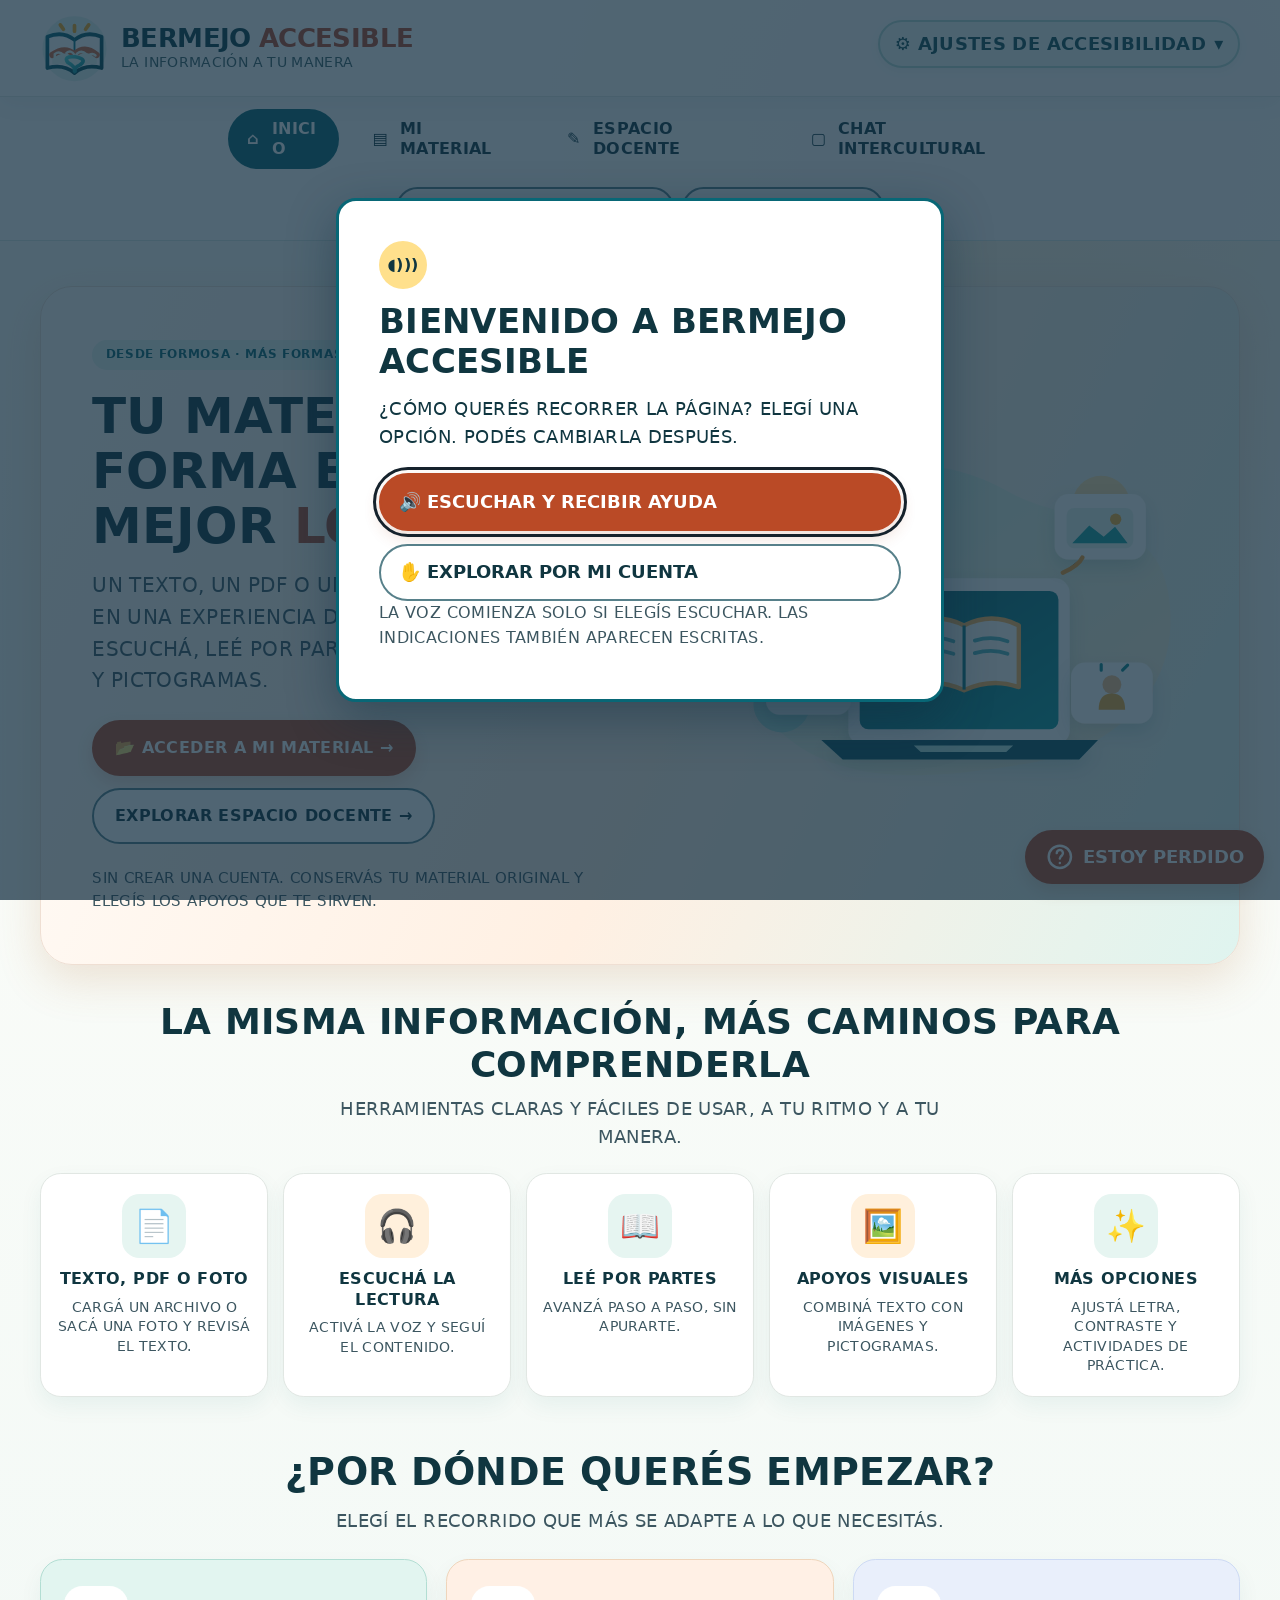
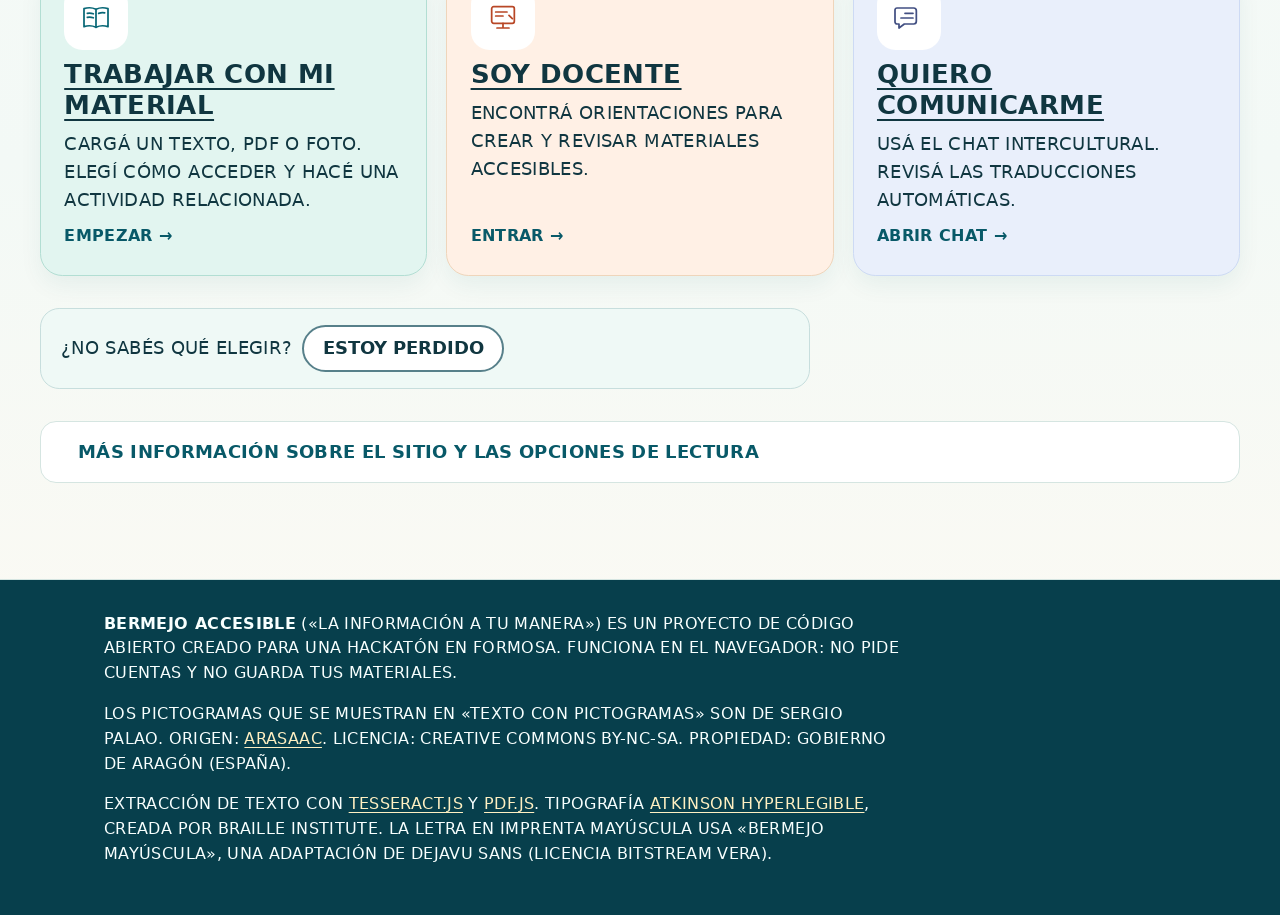
==== commit 27d3bc97: "Rediseñar interfaz pública y actualizar logotipo sin alterar funciones" ====
--- a/index.html
+++ b/index.html
@@ -10,6 +10,7 @@
   <link rel="stylesheet" href="https://fonts.googleapis.com/css2?family=Atkinson+Hyperlegible:ital,wght@0,400;0,700;1,400&amp;display=swap">
   <link rel="icon" href="icono.svg" type="image/svg+xml">
   <link rel="stylesheet" href="css/estilos.css">
+  <link rel="stylesheet" href="css/renovacion.css">
   <script src="js/navegacion.js" defer></script>
   <script src="js/preferencias.js"></script>
   <script src="js/asistente-global.js" defer></script>
@@ -19,11 +20,7 @@
   <header class="cabecera">
     <div class="contenedor cabecera__fila">
       <a class="marca" href="index.html">
-        <svg class="marca__logo" viewBox="0 0 64 52" width="64" height="52" aria-hidden="true" focusable="false">
-          <path class="logo__pagina" d="M32 13 C25 7 13 6 4 9 V44 C13 41 25 42 32 48 Z"/>
-          <path class="logo__pagina" d="M32 13 C39 7 51 6 60 9 V44 C51 41 39 42 32 48 Z"/>
-          <path class="logo__rio" d="M9 35 C15 35 16 25 22 25 C28 25 28 36 34 36 C40 36 41 22 47 22 C51 22 53 26 55 27"/>
-        </svg>
+        <img class="marca__logo" src="img/simbolo-bermejo.svg" alt="" width="112" height="112">
         <span class="marca__textos">
           <span class="marca__nombre">Bermejo <span class="marca__acento">Accesible</span></span>
           <span class="marca__lema">La información a tu manera</span>
@@ -87,7 +84,35 @@
   </dialog>
   <main id="contenido" tabindex="-1" class="portada">
     <div class="contenedor">
-      <div class="portada__hero"><p class="portada__ceja">DESDE FORMOSA · PARA APRENDER SIN BARRERAS</p><h1>Bermejo Accesible</h1><p class="intro">La información a tu manera.</p><p>Elegí por dónde empezar:</p></div>
+      <div class="portada__hero">
+        <div class="hero__texto">
+          <p class="portada__ceja">DESDE FORMOSA · MÁS FORMAS DE APRENDER</p>
+          <h1>Tu material, en la forma en que mejor <em>lo leés.</em></h1>
+          <p class="intro">Un texto, un PDF o una foto pueden convertirse en una experiencia de lectura más clara: escuchá, leé por partes o explorá con imágenes y pictogramas.</p>
+          <div class="hero__acciones">
+            <a class="boton boton--principal" href="material.html">📂 Acceder a mi material →</a>
+            <a class="boton" href="docente.html">Explorar espacio docente →</a>
+          </div>
+          <p class="hero__nota">Sin crear una cuenta. Conservás tu material original y elegís los apoyos que te sirven.</p>
+        </div>
+        <div class="hero__visual">
+          <img src="img/hero-inclusion.svg" alt="Ilustración de lectura accesible con un libro, audio, imágenes y distintas formas de ver el texto" width="760" height="590">
+        </div>
+      </div>
+      <section aria-labelledby="beneficios-titulo" class="seccion-beneficios">
+        <div class="feature-intro">
+          <h2 id="beneficios-titulo">La misma información, más caminos para comprenderla</h2>
+          <p>Herramientas claras y fáciles de usar, a tu ritmo y a tu manera.</p>
+        </div>
+        <ul class="beneficios">
+          <li><span class="beneficio__icono" aria-hidden="true">📄</span><strong>Texto, PDF o foto</strong><p>Cargá un archivo o sacá una foto y revisá el texto.</p></li>
+          <li><span class="beneficio__icono" aria-hidden="true">🎧</span><strong>Escuchá la lectura</strong><p>Activá la voz y seguí el contenido.</p></li>
+          <li><span class="beneficio__icono" aria-hidden="true">📖</span><strong>Leé por partes</strong><p>Avanzá paso a paso, sin apurarte.</p></li>
+          <li><span class="beneficio__icono" aria-hidden="true">🖼️</span><strong>Apoyos visuales</strong><p>Combiná texto con imágenes y pictogramas.</p></li>
+          <li><span class="beneficio__icono" aria-hidden="true">✨</span><strong>Más opciones</strong><p>Ajustá letra, contraste y actividades de práctica.</p></li>
+        </ul>
+      </section>
+      <div class="caminos-encabezado"><h2>¿Por dónde querés empezar?</h2><p>Elegí el recorrido que más se adapte a lo que necesitás.</p></div>
       <ul class="caminos caminos--inicio">
         <li><section class="camino" aria-labelledby="camino-material">
           <p class="camino__icono" aria-hidden="true"><svg viewBox="0 0 48 48" role="presentation" focusable="false"><path d="M24 11c-6-3-12-3-18-1v27c6-2 12-2 18 1 6-3 12-3 18-1V10c-6-2-12-2-18 1Z"/><path d="M24 11v27M11 17c3-.7 6-.4 9 .7M28 17c3-1.1 6-1.4 9-.7M11 23c3-.7 6-.4 9 .7"/></svg></p>
--- a/css/renovacion.css
+++ b/css/renovacion.css
@@ -0,0 +1,82 @@
+/* Bermejo Accesible – renovación visual 2026. Sólo presentación; los scripts y la semántica original permanecen. */
+:root{--bermejo:#b84726;--rio:#086776;--rio-claro:#e1f6f1;--accion-fondo:#086776;--accion-hover:#07515d;--enlace:#085968;--lapacho:#b84726;--lapacho-claro:#fcece6;--banado:#0c887e;--banado-claro:#e2f5ef;--papel:#fbf9f3;--tinta:#103640;--tinta-suave:#3c5660;--linea:#d5e5e1;--borde:#57808a;--radio:16px}
+html:not([data-contraste="alto"]) body{background:radial-gradient(circle at 80% 6%,#fff1dc 0,transparent 30rem),linear-gradient(180deg,#fffefa,#f3f9f6 70%,#fffaf2);color:var(--tinta)}
+html:not([data-contraste="alto"]) .cabecera{background:#ffffffed;border-bottom:1px solid #e0ebe7;box-shadow:0 6px 22px #0d4d5611}
+.cabecera__fila{max-width:90rem;padding-block:.7rem;min-height:6rem}
+.marca{display:inline-flex;flex-direction:row;align-items:center;gap:.75rem;text-decoration:none;min-width:0}
+.marca__logo{display:block;width:clamp(3.5rem,5.4vw,5.5rem);height:auto;flex-shrink:0}
+.marca__textos{display:flex;flex-direction:column;gap:.12rem}
+.marca__nombre{color:#093e49;font-size:clamp(1.2rem,2vw,1.85rem);font-weight:800;letter-spacing:-.025em;line-height:1.08}
+.marca__nombre .marca__acento{color:#b84726}
+.marca__lema{font-size:clamp(.82rem,1.1vw,1rem);color:#3b6167;line-height:1.18}
+html:not([data-contraste="alto"]) .cabecera .ajustes>summary{background:#f0f9f6;border-color:#b6d9d3;border-radius:999px;color:#134e57;box-shadow:0 3px 10px #0d4d5610}
+.cabecera .ajustes__fila{border-radius:1.25rem;box-shadow:0 16px 40px #0d4d5629}
+.boton{border-radius:999px;transition:background-color .2s ease,border-color .2s ease,transform .2s ease}
+html:not([data-contraste="alto"]) .boton--principal{background:#ba4a26;border-color:#ba4a26;color:white;box-shadow:0 7px 16px #a74b2330}
+html:not([data-contraste="alto"]) .boton--principal:hover{background:#923918;border-color:#923918}
+.sitio-grid{display:block;max-width:none}
+.sitio-grid>.nav-principal{position:relative;top:auto;max-height:none;overflow:visible;display:flex;flex-wrap:wrap;align-items:center;justify-content:center;gap:1rem 2rem;padding:.65rem 1.5rem;border-right:none;border-bottom:1px solid #dce9e5;background:#fffffff0}
+.sitio-grid>.nav-principal .nav-principal__titulo{display:none}
+.sitio-grid>.nav-principal ul{display:flex;flex-wrap:wrap;justify-content:center;gap:.4rem 1rem;list-style:none;padding:0;margin:0}
+.sitio-grid>.nav-principal a{width:auto;min-height:2.8rem;padding:.48rem .85rem;border:2px solid transparent;border-radius:999px;color:var(--tinta);font-size:1rem;text-decoration:none}
+html:not([data-contraste="alto"]) .sitio-grid>.nav-principal a[aria-current="page"]{border-color:#086776;background:#086776;color:white;text-decoration:none}
+.sitio-grid>.nav-principal a:hover{text-decoration:underline}
+.sitio-grid>.nav-principal .nav-principal__atajos{display:flex;flex-wrap:wrap;gap:.5rem;margin:0;padding:0;border:0}
+.sitio-grid>.nav-principal .nav-principal__atajos .boton{width:auto;min-height:2.7rem;font-size:.9rem}
+main{padding-block:clamp(1.5rem,3.5vw,3rem) 4rem}
+main>.contenedor{max-width:88rem}
+html:not([data-contraste="alto"]) main:not(.portada)>.contenedor>h1{color:#094551}
+main:not(.portada)>.contenedor>h1{margin:0 0 .45rem;letter-spacing:-.025em}
+html:not([data-contraste="alto"]) .panel,html:not([data-contraste="alto"]) .seccion-docente,html:not([data-contraste="alto"]) .paso,html:not([data-contraste="alto"]) .resultado{border-radius:1.15rem}
+html:not([data-contraste="alto"]) .panel{background:white;border-color:#cddfdb;box-shadow:0 8px 24px #0c5d6610}
+html:not([data-contraste="alto"]) .indicador li[aria-current="step"]::before{background:#b84726;border-color:#b84726;color:white}
+.portada__hero{display:grid;grid-template-columns:minmax(0,1.15fr) minmax(0,.95fr);align-items:center;gap:clamp(1rem,3vw,3rem);padding:clamp(1.4rem,4vw,4rem);border-radius:2rem}
+html:not([data-contraste="alto"]) .portada__hero{background:linear-gradient(115deg,#fffdfa,#fff0e3 55%,#dff4ef);border:1px solid #efdfd3;box-shadow:0 15px 45px #b7723330}
+.portada__hero::after{content:none}
+.portada__hero .portada__ceja{display:inline-flex;align-items:center;width:fit-content;padding:.35rem .85rem;border-radius:999px;background:#e4f5ee;color:#096471;letter-spacing:.055em;font-size:.76rem;font-weight:800;margin-bottom:1.2rem}
+.portada h1{font-size:clamp(2.3rem,4.8vw,4.6rem);max-width:17ch;line-height:1.11;letter-spacing:-.045em;color:var(--tinta);margin:0 0 1rem}
+html:not([data-contraste="alto"]) .portada h1 em{font-style:normal;color:#b84726}
+.portada__hero .intro{font-size:clamp(1.05rem,1.6vw,1.3rem);line-height:1.55;font-weight:400;color:var(--tinta-suave);max-width:48ch}
+.hero__acciones{display:flex;flex-wrap:wrap;gap:.8rem;margin:1.4rem 0}
+.hero__acciones .boton{font-size:1rem;padding:.9rem 1.3rem;min-height:3.5rem}
+.hero__nota{font-size:.92rem;max-width:52ch;color:var(--tinta-suave)}
+.hero__visual{display:flex;align-items:center;justify-content:center;min-width:0}
+.hero__visual img{display:block;max-width:100%;width:100%;max-height:35rem}
+.feature-intro{margin:2.2rem 0 1rem;text-align:center}
+.feature-intro h2{font-size:clamp(1.6rem,2.8vw,2.35rem);margin-bottom:.25em}
+.feature-intro p{max-width:56ch;margin:0 auto;color:var(--tinta-suave)}
+.beneficios{list-style:none;display:grid;grid-template-columns:repeat(5,minmax(0,1fr));gap:.9rem;padding:0;margin:1.4rem 0 3.3rem}
+.beneficios li{min-width:0;max-width:none;border-radius:1.3rem;padding:1.25rem 1rem;text-align:center;border:1px solid #e1e7e3;background:white;box-shadow:0 9px 22px #0f666511}
+.beneficios .beneficio__icono{display:grid;place-items:center;margin:0 auto .7rem;width:4rem;height:4rem;border-radius:1.1rem;background:#e6f5f1;font-size:2rem;line-height:1}
+.beneficios li:nth-child(2) .beneficio__icono,.beneficios li:nth-child(4) .beneficio__icono{background:#fff0dc}
+.beneficios strong{display:block;font-size:1.03rem;line-height:1.25;color:var(--tinta)}
+.beneficios p{font-size:.87rem;line-height:1.4;color:var(--tinta-suave);margin:.5rem 0 0}
+.caminos-encabezado{text-align:center;margin:1.5rem 0 0}
+.caminos-encabezado h2{font-size:clamp(1.7rem,3vw,2.55rem);margin-bottom:.3em}
+.caminos-encabezado p{max-width:56ch;margin:0 auto;color:var(--tinta-suave)}
+.caminos--inicio{grid-template-columns:repeat(3,minmax(0,1fr));gap:1.2rem;margin-block:1.5rem 2rem}
+html:not([data-contraste="alto"]) .caminos--inicio .camino{background:#e2f5f0;border:1px solid #b2ded3}
+html:not([data-contraste="alto"]) .caminos--inicio .camino--docente{background:#fff0e5;border-color:#efd5bb}
+html:not([data-contraste="alto"]) .caminos--inicio .camino--chat{background:#e9effb;border-color:#cddaf4}
+.caminos--inicio .camino{min-height:19rem;padding:1.6rem 1.45rem;border-radius:1.4rem;box-shadow:0 10px 22px #0c5d6610}
+.caminos--inicio .camino h2{font-size:clamp(1.3rem,2vw,1.75rem)}
+.caminos--inicio .camino__icono{width:4rem;height:4rem;border-radius:1.15rem}
+.caminos--inicio .camino__accion{text-decoration:none;font-size:1.03rem}
+.inicio-ayuda{display:flex;flex-wrap:wrap;gap:.6rem;align-items:center;border:1px solid #c7dedd;background:#eff9f6;padding:1rem 1.25rem;border-radius:1.2rem}
+.inicio-informacion{padding:0 1rem;border:1px solid var(--linea);border-radius:1rem;background:var(--superficie)}
+html:not([data-contraste="alto"]) .pie{background:#073f4c;color:#f8fffe}
+html:not([data-contraste="alto"]) .pie a{color:#fff0c2}
+html:not([data-contraste="alto"]) .pie p{color:#f8fffe}
+html[data-contraste="alto"] .portada__hero,html[data-contraste="alto"] .beneficios li,html[data-contraste="alto"] .inicio-informacion,html[data-contraste="alto"] .inicio-ayuda{background:#000;color:#fff;border:2px solid #fff;box-shadow:none}
+html[data-contraste="alto"] .portada__ceja,html[data-contraste="alto"] .beneficios .beneficio__icono{background:#000;color:#ffe14d;border:2px solid #ffe14d}
+html[data-contraste="alto"] .portada h1,html[data-contraste="alto"] .beneficios strong,html[data-contraste="alto"] .feature-intro p,html[data-contraste="alto"] .caminos-encabezado p,html[data-contraste="alto"] .beneficios p,html[data-contraste="alto"] .hero__nota{color:#fff}
+html[data-contraste="alto"] .hero__visual img{background:white;border-radius:1rem}
+html[data-contraste="alto"] .sitio-grid>.nav-principal{background:#000;border-bottom:2px solid #fff}
+html[data-contraste="alto"] .sitio-grid>.nav-principal a{color:#ffe14d}
+html[data-contraste="alto"] .sitio-grid>.nav-principal a[aria-current="page"]{background:#ffe14d;border-color:#ffe14d;color:black}
+html[data-contraste="alto"] .marca__nombre,html[data-contraste="alto"] .marca__lema{color:white}
+@media(max-width:70rem){.beneficios{grid-template-columns:repeat(3,minmax(0,1fr))}.sitio-grid>.nav-principal{gap:.6rem}.sitio-grid>.nav-principal .nav-principal__atajos{width:100%;justify-content:center}}
+@media(max-width:60rem){.sitio-grid>.nav-principal{display:block;padding:1rem;max-height:none}.sitio-grid>.nav-principal[data-menu-cerrado="true"]{display:none}.sitio-grid>.nav-principal ul{display:grid;justify-content:stretch;gap:.45rem}.sitio-grid>.nav-principal a{width:100%;justify-content:flex-start}.sitio-grid>.nav-principal .nav-principal__atajos{display:grid;grid-template-columns:repeat(auto-fit,minmax(min(100%,12rem),1fr));margin-top:1rem}.sitio-grid>.nav-principal .nav-principal__atajos .boton{width:100%}.portada__hero{grid-template-columns:1fr}.hero__visual{max-width:34rem;margin:auto}}
+@media(max-width:40rem){.beneficios{grid-template-columns:repeat(2,minmax(0,1fr))}.caminos--inicio{grid-template-columns:1fr}.marca__nombre{font-size:1.18rem}.marca__lema{font-size:.78rem}.marca__logo{width:3.1rem}.portada__hero{border-radius:1.25rem;padding:1.45rem}.portada h1{font-size:clamp(2.1rem,10vw,2.9rem)}.hero__acciones{display:grid}.hero__acciones .boton{width:100%}.beneficios li{padding:.9rem .7rem}.beneficios .beneficio__icono{width:3.2rem;height:3.2rem;font-size:1.65rem}.beneficios strong{font-size:.95rem}.beneficios p{font-size:.8rem}.cabecera__acciones{width:auto;max-width:100%}}
+@media(prefers-reduced-motion:reduce){.boton{transition:none}}
+@media print{.hero__visual{display:none}.portada__hero{display:block}.beneficios{grid-template-columns:repeat(3,minmax(0,1fr))}.sitio-grid>.nav-principal{display:none!important}}
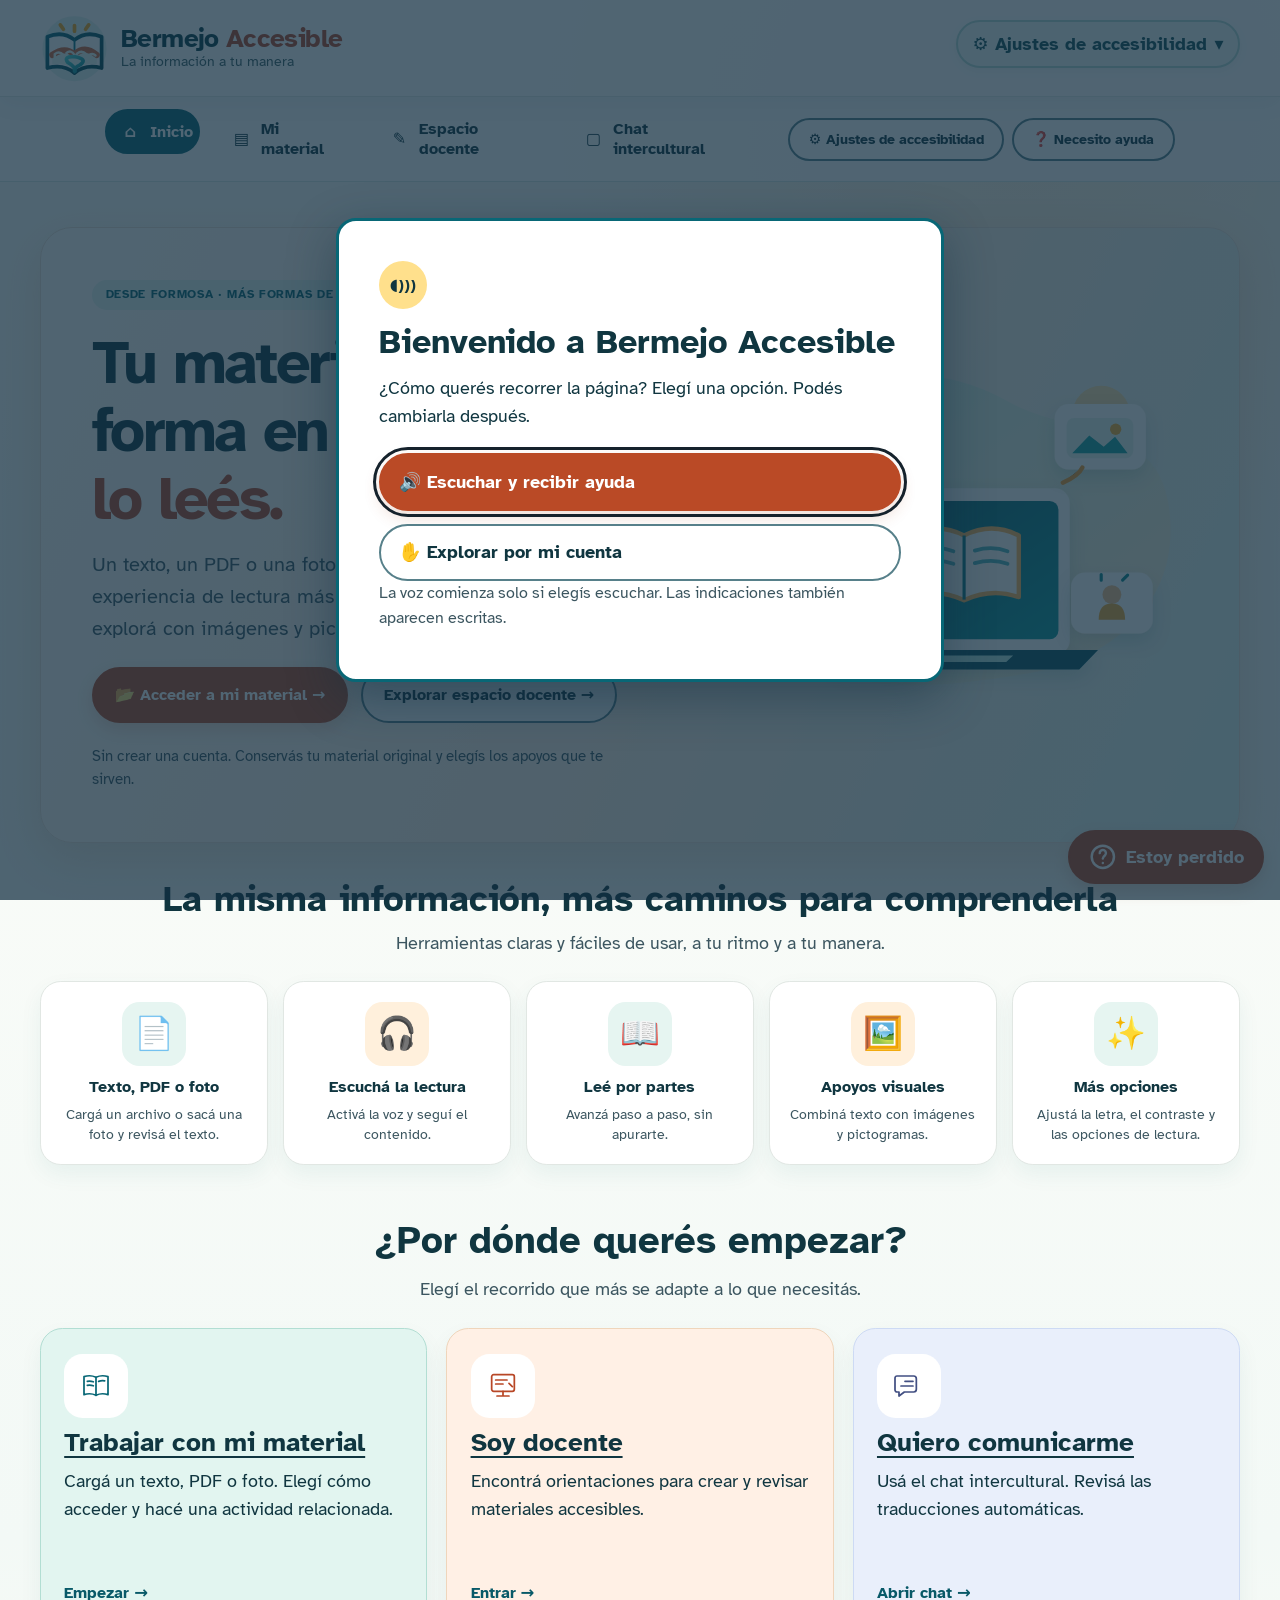
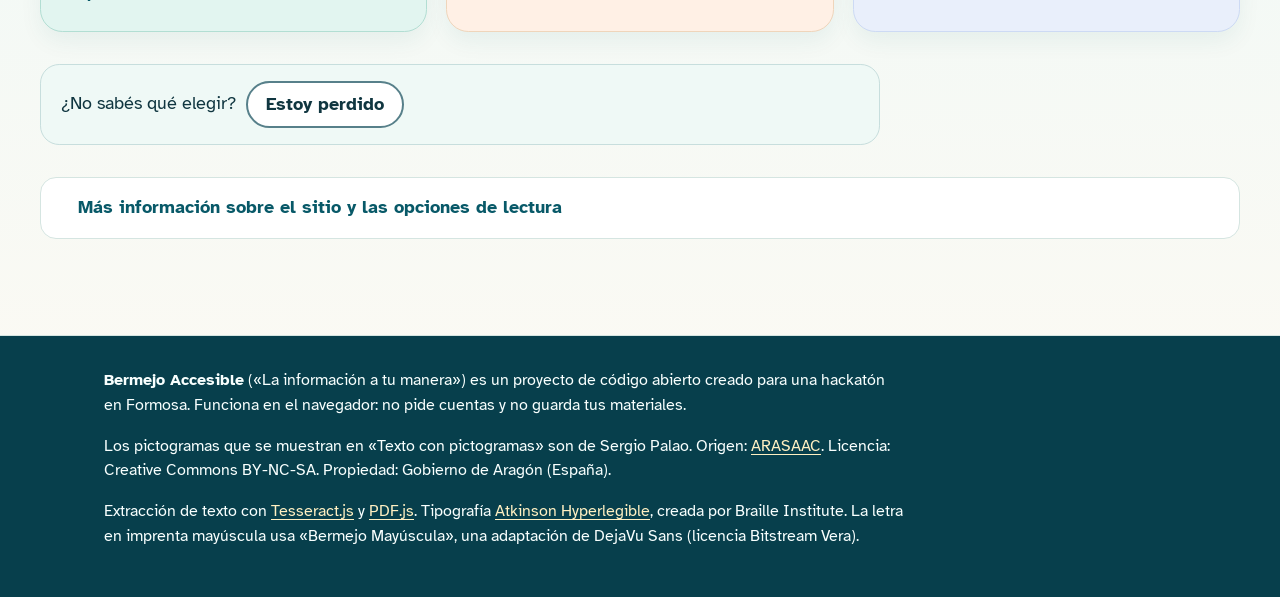
==== commit b7d00a3c: "Pulir estado inicial de lectura y mensajes de la portada" ====
--- a/index.html
+++ b/index.html
@@ -34,8 +34,8 @@
             <p class="ajustes__titulo" id="ajustes-titulo">Ajustes de lectura</p>
             <div class="ajustes__grupo" role="group" aria-labelledby="letra-etiqueta">
               <span class="ajustes__etiqueta" id="letra-etiqueta">Letra:</span>
-              <button type="button" class="boton boton--letra-mayuscula" data-letra-opcion="mayuscula" aria-pressed="true">Imprenta mayúscula</button>
-              <button type="button" class="boton boton--letra-habitual" data-letra-opcion="habitual" aria-pressed="false">Texto habitual</button>
+              <button type="button" class="boton boton--letra-mayuscula" data-letra-opcion="mayuscula" aria-pressed="false">Imprenta mayúscula</button>
+              <button type="button" class="boton boton--letra-habitual" data-letra-opcion="habitual" aria-pressed="true">Texto habitual</button>
             </div>
             <div class="ajustes__grupo" role="group" aria-labelledby="tam-etiqueta">
               <span class="ajustes__etiqueta" id="tam-etiqueta">Tamaño del texto:</span>
@@ -109,7 +109,7 @@
           <li><span class="beneficio__icono" aria-hidden="true">🎧</span><strong>Escuchá la lectura</strong><p>Activá la voz y seguí el contenido.</p></li>
           <li><span class="beneficio__icono" aria-hidden="true">📖</span><strong>Leé por partes</strong><p>Avanzá paso a paso, sin apurarte.</p></li>
           <li><span class="beneficio__icono" aria-hidden="true">🖼️</span><strong>Apoyos visuales</strong><p>Combiná texto con imágenes y pictogramas.</p></li>
-          <li><span class="beneficio__icono" aria-hidden="true">✨</span><strong>Más opciones</strong><p>Ajustá letra, contraste y actividades de práctica.</p></li>
+          <li><span class="beneficio__icono" aria-hidden="true">✨</span><strong>Más opciones</strong><p>Ajustá la letra, el contraste y las opciones de lectura.</p></li>
         </ul>
       </section>
       <div class="caminos-encabezado"><h2>¿Por dónde querés empezar?</h2><p>Elegí el recorrido que más se adapte a lo que necesitás.</p></div>
